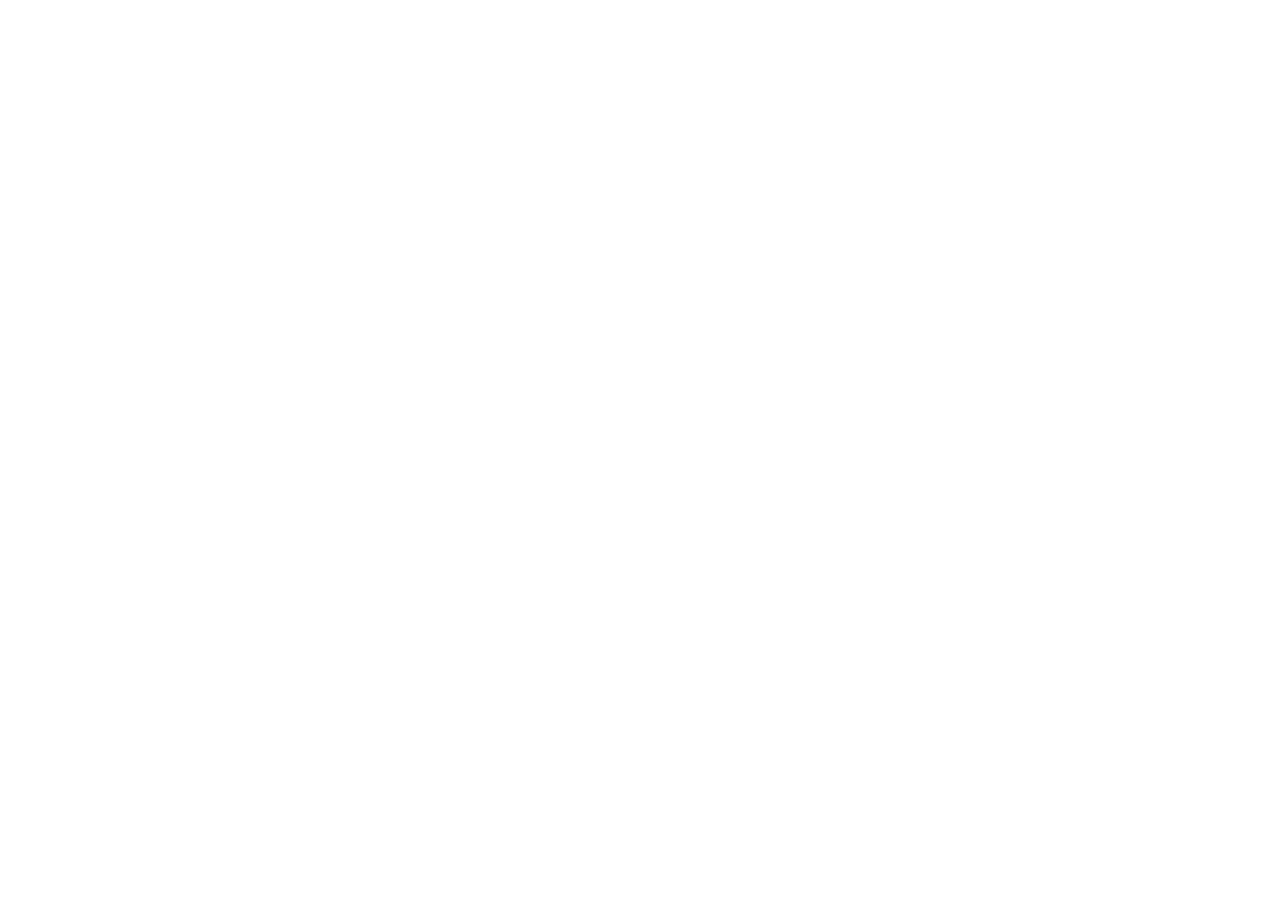
==== about.html @ e5b545a4 "Add about page" ====
<!DOCTYPE html>
<html lang="en">
<head>
    <meta charset="UTF-8">
    <meta http-equiv="X-UA-Compatible" content="IE=edge">
    <meta name="viewport" content="width=device-width, initial-scale=1.0">
    <title>About</title>
</head>
<body>
    
</body>
</html>
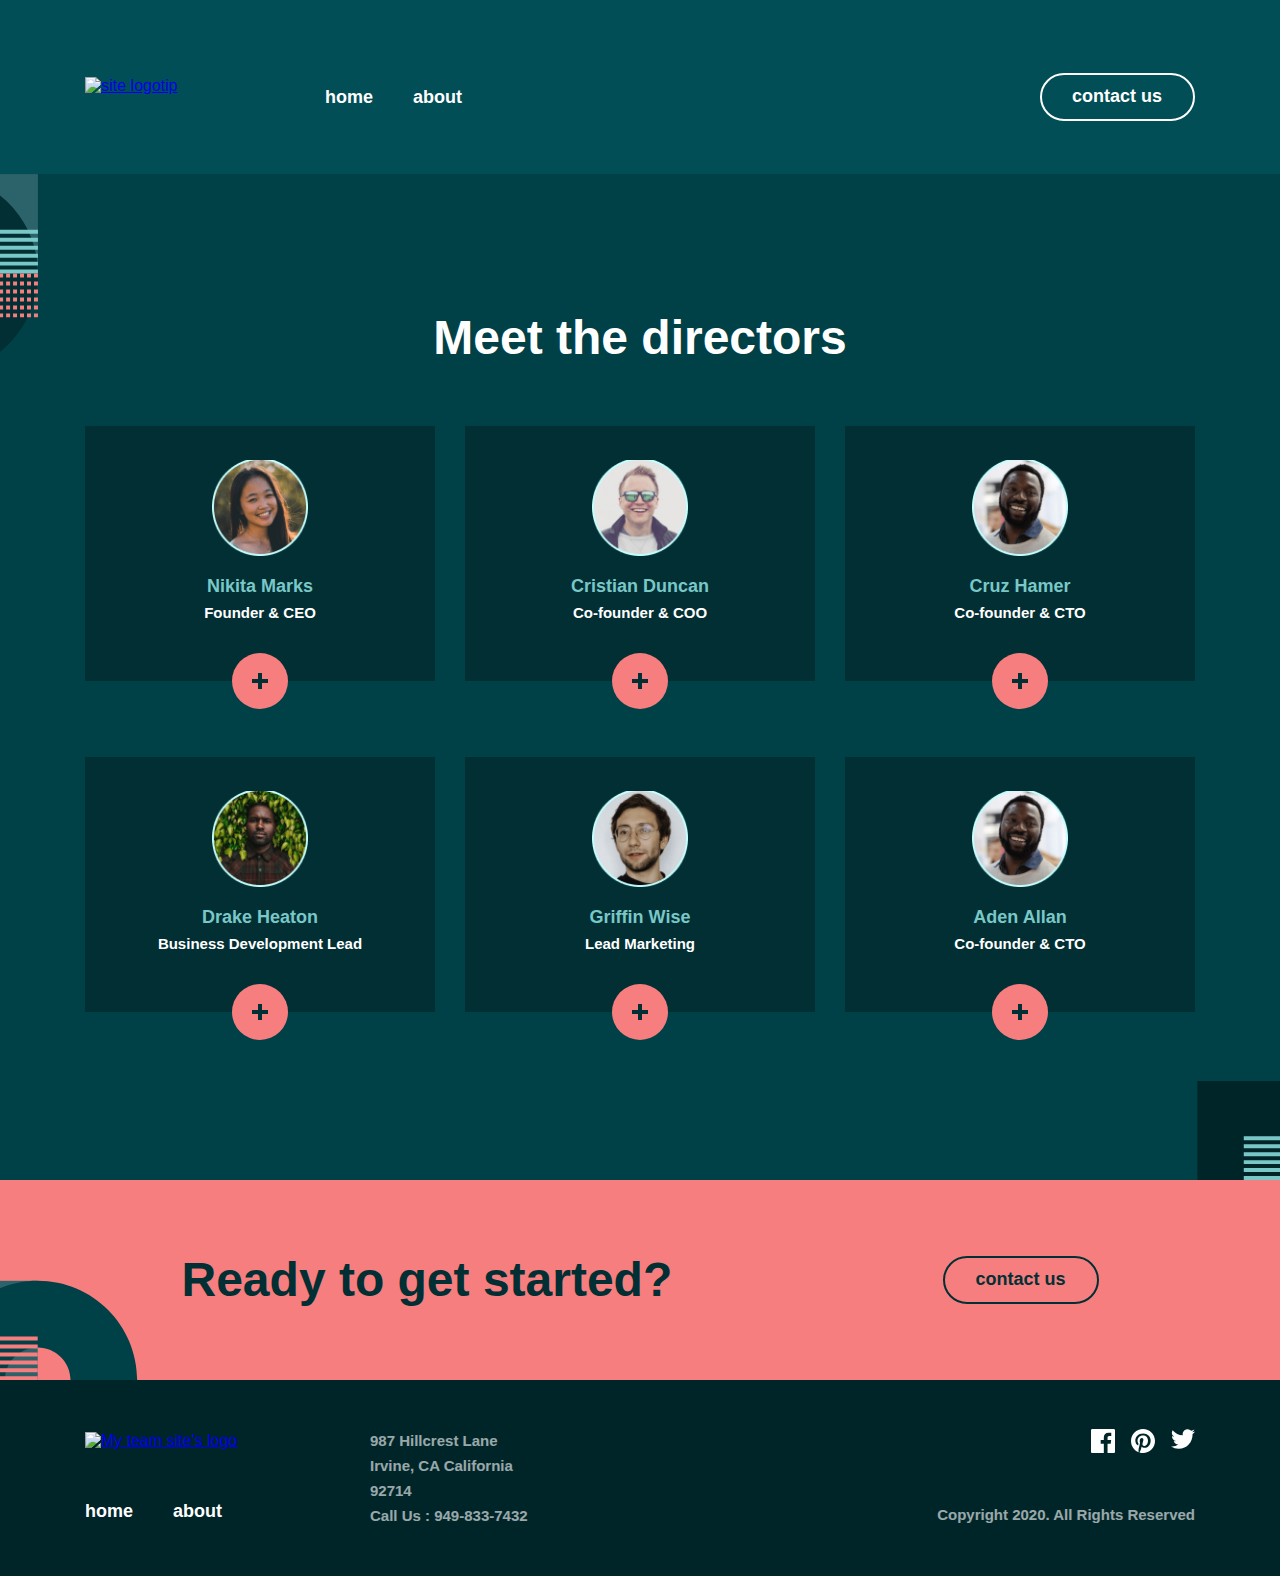
==== commit bac08dc0: "Add ready section styles" ====
--- a/about.html
+++ b/about.html
@@ -1,12 +1,455 @@
 <!DOCTYPE html>
 <html lang="en">
+
 <head>
     <meta charset="UTF-8">
     <meta http-equiv="X-UA-Compatible" content="IE=edge">
     <meta name="viewport" content="width=device-width, initial-scale=1.0">
     <title>About</title>
+
+    <link rel="stylesheet" href="css/normalize.css">
+    <link rel="stylesheet" href="css/main.css">
 </head>
+
 <body>
-    
+    <!-- SITE HEADER START -->
+    <header class="site-header">
+        <div class="container">
+            <div class="site-header__big-box">
+                <a class="site-header__img-href" href="/index.html">
+                    <img class="site-header__img" src="/images/logo.svg" alt=" site logotip" />
+                </a>
+
+                <nav class="site-header__navbar">
+                    <ul class="site-header__list">
+                        <li class="site-header__itms">
+                            <a class="site-header__text" href="/index.html">home</a>
+                        </li>
+                        <li class="site-header__itms">
+                            <a class="site-header__text" href="#">about</a>
+                        </li>
+                    </ul>
+                </nav>
+                <a class="contact" href="#">contact us</a>
+            </div>
+        </div>
+    </header>
+    <!-- SITE HEADER END -->
+
+    <main>
+        <section class="about">
+            <div class="container">
+                <h2 class="about__title">
+                    Meet the directors
+                </h2>
+
+                <ul class="about__list">
+                    <li class="about__item item">
+                        <div class="item__front">
+                            <img class="item__img" src="images/nikita.png" width="96" height="96"
+                                srcset="./images/nikita.png 1x, ./images/nikita@2x.png 2x"
+                                alt="a smiling dark-haired girl named Nikita">
+
+                            <h3 class="item__name">
+                                Nikita Marks
+                            </h3>
+
+                            <strong class="item__profession">
+                                Founder & CEO
+                            </strong>
+
+                        </div>
+
+                        <div class="item__back">
+                            <h3 class="item__name item__name--bottom">
+                                Nikita Marks
+                            </h3>
+
+                            <p class="item__text">
+                                “Empowered teams create truly amazing products. Set the north star and let them follow
+                                it.”
+                            </p>
+
+                            <span class="item__social">
+                                <a class="item__social-link" href="#" target="blank">
+                                    <svg class="item__social-img" width="24" height="20" fill="none"
+                                        xmlns="http://www.w3.org/2000/svg">
+                                        <path
+                                            d="M24 2.309a9.83 9.83 0 0 1-2.828.775A4.932 4.932 0 0 0 23.337.36a9.864 9.864 0 0 1-3.127 1.195A4.916 4.916 0 0 0 16.616 0c-3.179 0-5.515 2.966-4.797 6.045A13.978 13.978 0 0 1 1.671.901a4.93 4.93 0 0 0 1.523 6.574 4.903 4.903 0 0 1-2.229-.616c-.054 2.281 1.581 4.415 3.949 4.89a4.935 4.935 0 0 1-2.224.084 4.928 4.928 0 0 0 4.6 3.419A9.9 9.9 0 0 1 0 17.292a13.94 13.94 0 0 0 7.548 2.212c9.142 0 14.307-7.721 13.995-14.646A10.025 10.025 0 0 0 24 2.309Z"
+                                            fill="currentcolor" />
+                                    </svg>
+                                </a>
+
+                                <a class="item__social-link" href="#" target="blank">
+                                    <svg class="item__social-img" width="20" height="20" fill="none"
+                                        xmlns="http://www.w3.org/2000/svg">
+                                        <path fill-rule="evenodd" clip-rule="evenodd"
+                                            d="M2 0h16c1.1 0 2 .9 2 2v16c0 1.1-.9 2-2 2H2c-1.1 0-2-.9-2-2V2C0 .9.9 0 2 0Zm4 17V8H3v9h3ZM4.5 6.3c-1 0-1.8-.8-1.8-1.8s.8-1.8 1.8-1.8 1.8.8 1.8 1.8-.8 1.8-1.8 1.8ZM14 17h3v-5.7c0-1.9-1.6-3.5-3.5-3.5-.9 0-2 .6-2.5 1.4V8H8v9h3v-5.3c0-.8.7-1.5 1.5-1.5s1.5.7 1.5 1.5V17Z"
+                                            fill="currentcolor" />
+                                    </svg>
+                                </a>
+                            </span>
+                        </div>
+
+                        <span class="item__rotate-span">
+                            <img class="item__plus" src="images/plus.svg" width="16" height="16" alt="plus icon">
+                        </span>
+                    </li>
+
+                    <li class="about__item item">
+                        <div class="item__front">
+                            <img class="item__img" src="images/cristian.png" width="96" height="96"
+                                srcset="./images/cristian.png 1x, ./images/cristian@2x.png 2x"
+                                alt="a smiling dark-haired girl named Nikita">
+
+                            <h3 class="item__name">
+                                Cristian Duncan
+                            </h3>
+
+                            <strong class="item__profession">
+                                Co-founder & COO
+                            </strong>
+
+                        </div>
+
+                        <div class="item__back">
+                            <h3 class="item__name item__name--bottom">
+                                Cristian Duncan
+                            </h3>
+
+                            <p class="item__text">
+                                “Empowered teams create truly amazing products. Set the north star and let them follow
+                                it.”
+                            </p>
+
+                            <span class="item__social">
+                                <a class="item__social-link" href="#" target="blank">
+                                    <svg class="item__social-img" width="24" height="20" fill="none"
+                                        xmlns="http://www.w3.org/2000/svg">
+                                        <path
+                                            d="M24 2.309a9.83 9.83 0 0 1-2.828.775A4.932 4.932 0 0 0 23.337.36a9.864 9.864 0 0 1-3.127 1.195A4.916 4.916 0 0 0 16.616 0c-3.179 0-5.515 2.966-4.797 6.045A13.978 13.978 0 0 1 1.671.901a4.93 4.93 0 0 0 1.523 6.574 4.903 4.903 0 0 1-2.229-.616c-.054 2.281 1.581 4.415 3.949 4.89a4.935 4.935 0 0 1-2.224.084 4.928 4.928 0 0 0 4.6 3.419A9.9 9.9 0 0 1 0 17.292a13.94 13.94 0 0 0 7.548 2.212c9.142 0 14.307-7.721 13.995-14.646A10.025 10.025 0 0 0 24 2.309Z"
+                                            fill="currentcolor" />
+                                    </svg>
+                                </a>
+
+                                <a class="item__social-link" href="#" target="blank">
+                                    <svg class="item__social-img" width="20" height="20" fill="none"
+                                        xmlns="http://www.w3.org/2000/svg">
+                                        <path fill-rule="evenodd" clip-rule="evenodd"
+                                            d="M2 0h16c1.1 0 2 .9 2 2v16c0 1.1-.9 2-2 2H2c-1.1 0-2-.9-2-2V2C0 .9.9 0 2 0Zm4 17V8H3v9h3ZM4.5 6.3c-1 0-1.8-.8-1.8-1.8s.8-1.8 1.8-1.8 1.8.8 1.8 1.8-.8 1.8-1.8 1.8ZM14 17h3v-5.7c0-1.9-1.6-3.5-3.5-3.5-.9 0-2 .6-2.5 1.4V8H8v9h3v-5.3c0-.8.7-1.5 1.5-1.5s1.5.7 1.5 1.5V17Z"
+                                            fill="currentcolor" />
+                                    </svg>
+                                </a>
+                            </span>
+                        </div>
+
+                        <span class="item__rotate-span">
+                            <img class="item__plus" src="images/plus.svg" width="16" height="16" alt="plus icon">
+                        </span>
+                    </li>
+
+                    <li class="about__item item">
+                        <div class="item__front">
+                            <img class="item__img" src="images/cruz.png" width="96" height="96"
+                                srcset="./images/cruz.png 1x, ./images/cruz@2x.png 2x"
+                                alt="a smiling dark-haired girl named Nikita">
+
+                            <h3 class="item__name">
+                                Cruz Hamer
+                            </h3>
+
+                            <strong class="item__profession">
+                                Co-founder & CTO
+                            </strong>
+
+                        </div>
+
+                        <div class="item__back">
+                            <h3 class="item__name item__name--bottom">
+                                Cruz Hamer
+                            </h3>
+
+                            <p class="item__text">
+                                “Empowered teams create truly amazing products. Set the north star and let them follow
+                                it.”
+                            </p>
+
+                            <span class="item__social">
+                                <a class="item__social-link" href="#" target="blank">
+                                    <svg class="item__social-img" width="24" height="20" fill="none"
+                                        xmlns="http://www.w3.org/2000/svg">
+                                        <path
+                                            d="M24 2.309a9.83 9.83 0 0 1-2.828.775A4.932 4.932 0 0 0 23.337.36a9.864 9.864 0 0 1-3.127 1.195A4.916 4.916 0 0 0 16.616 0c-3.179 0-5.515 2.966-4.797 6.045A13.978 13.978 0 0 1 1.671.901a4.93 4.93 0 0 0 1.523 6.574 4.903 4.903 0 0 1-2.229-.616c-.054 2.281 1.581 4.415 3.949 4.89a4.935 4.935 0 0 1-2.224.084 4.928 4.928 0 0 0 4.6 3.419A9.9 9.9 0 0 1 0 17.292a13.94 13.94 0 0 0 7.548 2.212c9.142 0 14.307-7.721 13.995-14.646A10.025 10.025 0 0 0 24 2.309Z"
+                                            fill="currentcolor" />
+                                    </svg>
+                                </a>
+
+                                <a class="item__social-link" href="#" target="blank">
+                                    <svg class="item__social-img" width="20" height="20" fill="none"
+                                        xmlns="http://www.w3.org/2000/svg">
+                                        <path fill-rule="evenodd" clip-rule="evenodd"
+                                            d="M2 0h16c1.1 0 2 .9 2 2v16c0 1.1-.9 2-2 2H2c-1.1 0-2-.9-2-2V2C0 .9.9 0 2 0Zm4 17V8H3v9h3ZM4.5 6.3c-1 0-1.8-.8-1.8-1.8s.8-1.8 1.8-1.8 1.8.8 1.8 1.8-.8 1.8-1.8 1.8ZM14 17h3v-5.7c0-1.9-1.6-3.5-3.5-3.5-.9 0-2 .6-2.5 1.4V8H8v9h3v-5.3c0-.8.7-1.5 1.5-1.5s1.5.7 1.5 1.5V17Z"
+                                            fill="currentcolor" />
+                                    </svg>
+                                </a>
+                            </span>
+                        </div>
+
+                        <span class="item__rotate-span">
+                            <img class="item__plus" src="images/plus.svg" width="16" height="16" alt="plus icon">
+                        </span>
+                    </li>
+
+                    <li class="about__item item">
+                        <div class="item__front">
+                            <img class="item__img" src="images/drake.png" width="96" height="96"
+                                srcset="./images/drake.png 1x, ./images/drake@2x.png 2x"
+                                alt="a smiling dark-haired girl named Nikita">
+
+                            <h3 class="item__name">
+                                Drake Heaton
+                            </h3>
+
+                            <strong class="item__profession">
+                                Business Development Lead
+                            </strong>
+
+                        </div>
+
+                        <div class="item__back">
+                            <h3 class="item__name item__name--bottom">
+                                Drake Heaton
+                            </h3>
+
+                            <p class="item__text">
+                                “Empowered teams create truly amazing products. Set the north star and let them follow
+                                it.”
+                            </p>
+
+                            <span class="item__social">
+                                <a class="item__social-link" href="#" target="blank">
+                                    <svg class="item__social-img" width="24" height="20" fill="none"
+                                        xmlns="http://www.w3.org/2000/svg">
+                                        <path
+                                            d="M24 2.309a9.83 9.83 0 0 1-2.828.775A4.932 4.932 0 0 0 23.337.36a9.864 9.864 0 0 1-3.127 1.195A4.916 4.916 0 0 0 16.616 0c-3.179 0-5.515 2.966-4.797 6.045A13.978 13.978 0 0 1 1.671.901a4.93 4.93 0 0 0 1.523 6.574 4.903 4.903 0 0 1-2.229-.616c-.054 2.281 1.581 4.415 3.949 4.89a4.935 4.935 0 0 1-2.224.084 4.928 4.928 0 0 0 4.6 3.419A9.9 9.9 0 0 1 0 17.292a13.94 13.94 0 0 0 7.548 2.212c9.142 0 14.307-7.721 13.995-14.646A10.025 10.025 0 0 0 24 2.309Z"
+                                            fill="currentcolor" />
+                                    </svg>
+                                </a>
+
+                                <a class="item__social-link" href="#" target="blank">
+                                    <svg class="item__social-img" width="20" height="20" fill="none"
+                                        xmlns="http://www.w3.org/2000/svg">
+                                        <path fill-rule="evenodd" clip-rule="evenodd"
+                                            d="M2 0h16c1.1 0 2 .9 2 2v16c0 1.1-.9 2-2 2H2c-1.1 0-2-.9-2-2V2C0 .9.9 0 2 0Zm4 17V8H3v9h3ZM4.5 6.3c-1 0-1.8-.8-1.8-1.8s.8-1.8 1.8-1.8 1.8.8 1.8 1.8-.8 1.8-1.8 1.8ZM14 17h3v-5.7c0-1.9-1.6-3.5-3.5-3.5-.9 0-2 .6-2.5 1.4V8H8v9h3v-5.3c0-.8.7-1.5 1.5-1.5s1.5.7 1.5 1.5V17Z"
+                                            fill="currentcolor" />
+                                    </svg>
+                                </a>
+                            </span>
+                        </div>
+
+                        <span class="item__rotate-span">
+                            <img class="item__plus" src="images/plus.svg" width="16" height="16" alt="plus icon">
+                        </span>
+                    </li>
+
+                    <li class="about__item item">
+                        <div class="item__front">
+                            <img class="item__img" src="images/griffin.png" width="96" height="96"
+                                srcset="./images/griffin.png 1x, ./images/griffin@2x.png 2x"
+                                alt="a smiling dark-haired girl named Nikita">
+
+                            <h3 class="item__name">
+                                Griffin Wise
+                            </h3>
+
+                            <strong class="item__profession">
+                                Lead Marketing
+                            </strong>
+
+                        </div>
+
+                        <div class="item__back">
+                            <h3 class="item__name item__name--bottom">
+                                Griffin Wise
+                            </h3>
+
+                            <p class="item__text">
+                                “Empowered teams create truly amazing products. Set the north star and let them follow
+                                it.”
+                            </p>
+
+                            <span class="item__social">
+                                <a class="item__social-link" href="#" target="blank">
+                                    <svg class="item__social-img" width="24" height="20" fill="none"
+                                        xmlns="http://www.w3.org/2000/svg">
+                                        <path
+                                            d="M24 2.309a9.83 9.83 0 0 1-2.828.775A4.932 4.932 0 0 0 23.337.36a9.864 9.864 0 0 1-3.127 1.195A4.916 4.916 0 0 0 16.616 0c-3.179 0-5.515 2.966-4.797 6.045A13.978 13.978 0 0 1 1.671.901a4.93 4.93 0 0 0 1.523 6.574 4.903 4.903 0 0 1-2.229-.616c-.054 2.281 1.581 4.415 3.949 4.89a4.935 4.935 0 0 1-2.224.084 4.928 4.928 0 0 0 4.6 3.419A9.9 9.9 0 0 1 0 17.292a13.94 13.94 0 0 0 7.548 2.212c9.142 0 14.307-7.721 13.995-14.646A10.025 10.025 0 0 0 24 2.309Z"
+                                            fill="currentcolor" />
+                                    </svg>
+                                </a>
+
+                                <a class="item__social-link" href="#" target="blank">
+                                    <svg class="item__social-img" width="20" height="20" fill="none"
+                                        xmlns="http://www.w3.org/2000/svg">
+                                        <path fill-rule="evenodd" clip-rule="evenodd"
+                                            d="M2 0h16c1.1 0 2 .9 2 2v16c0 1.1-.9 2-2 2H2c-1.1 0-2-.9-2-2V2C0 .9.9 0 2 0Zm4 17V8H3v9h3ZM4.5 6.3c-1 0-1.8-.8-1.8-1.8s.8-1.8 1.8-1.8 1.8.8 1.8 1.8-.8 1.8-1.8 1.8ZM14 17h3v-5.7c0-1.9-1.6-3.5-3.5-3.5-.9 0-2 .6-2.5 1.4V8H8v9h3v-5.3c0-.8.7-1.5 1.5-1.5s1.5.7 1.5 1.5V17Z"
+                                            fill="currentcolor" />
+                                    </svg>
+                                </a>
+                            </span>
+                        </div>
+
+                        <span class="item__rotate-span">
+                            <img class="item__plus" src="images/plus.svg" width="16" height="16" alt="plus icon">
+                        </span>
+                    </li>
+
+                    <li class="about__item item">
+                        <div class="item__front">
+                            <img class="item__img" src="images/cruz.png" width="96" height="96"
+                                srcset="./images/cruz.png 1x, ./images/cruz@2x.png 2x"
+                                alt="a smiling dark-haired girl named Nikita">
+
+                            <h3 class="item__name">
+                                Aden Allan
+                            </h3>
+
+                            <strong class="item__profession">
+                                Co-founder & CTO
+                            </strong>
+
+                        </div>
+
+                        <div class="item__back">
+                            <h3 class="item__name item__name--bottom">
+                                Aden Allan
+                            </h3>
+
+                            <p class="item__text">
+                                “Empowered teams create truly amazing products. Set the north star and let them follow
+                                it.”
+                            </p>
+
+                            <span class="item__social">
+                                <a class="item__social-link" href="#" target="blank">
+                                    <svg class="item__social-img" width="24" height="20" fill="none"
+                                        xmlns="http://www.w3.org/2000/svg">
+                                        <path
+                                            d="M24 2.309a9.83 9.83 0 0 1-2.828.775A4.932 4.932 0 0 0 23.337.36a9.864 9.864 0 0 1-3.127 1.195A4.916 4.916 0 0 0 16.616 0c-3.179 0-5.515 2.966-4.797 6.045A13.978 13.978 0 0 1 1.671.901a4.93 4.93 0 0 0 1.523 6.574 4.903 4.903 0 0 1-2.229-.616c-.054 2.281 1.581 4.415 3.949 4.89a4.935 4.935 0 0 1-2.224.084 4.928 4.928 0 0 0 4.6 3.419A9.9 9.9 0 0 1 0 17.292a13.94 13.94 0 0 0 7.548 2.212c9.142 0 14.307-7.721 13.995-14.646A10.025 10.025 0 0 0 24 2.309Z"
+                                            fill="currentcolor" />
+                                    </svg>
+                                </a>
+
+                                <a class="item__social-link" href="#" target="blank">
+                                    <svg class="item__social-img" width="20" height="20" fill="none"
+                                        xmlns="http://www.w3.org/2000/svg">
+                                        <path fill-rule="evenodd" clip-rule="evenodd"
+                                            d="M2 0h16c1.1 0 2 .9 2 2v16c0 1.1-.9 2-2 2H2c-1.1 0-2-.9-2-2V2C0 .9.9 0 2 0Zm4 17V8H3v9h3ZM4.5 6.3c-1 0-1.8-.8-1.8-1.8s.8-1.8 1.8-1.8 1.8.8 1.8 1.8-.8 1.8-1.8 1.8ZM14 17h3v-5.7c0-1.9-1.6-3.5-3.5-3.5-.9 0-2 .6-2.5 1.4V8H8v9h3v-5.3c0-.8.7-1.5 1.5-1.5s1.5.7 1.5 1.5V17Z"
+                                            fill="currentcolor" />
+                                    </svg>
+                                </a>
+                            </span>
+                        </div>
+
+                        <span class="item__rotate-span">
+                            <img class="item__plus" src="images/plus.svg" width="16" height="16" alt="plus icon">
+                        </span>
+                    </li>
+                </ul>
+            </div>
+        </section>
+
+        <!-- READY section start -->
+        <section class="ready">
+            <div class="container">
+                <div class="ready__box">
+                    <h2 class="ready__title">
+                        Ready to get started?
+                    </h2>
+
+                    <a class="ready__link" href="#">
+                        contact us
+                    </a>
+                </div>
+            </div>
+        </section>
+        <!-- READY section end -->
+    </main>
+
+    <!-- SITE FOOTER START -->
+    <footer class="site-footer">
+        <div class="container">
+            <div class="site-footer__inner">
+                <div class="site-footer__start">
+                    <a class="footer-logo-link" href="./index.html">
+                        <img class="footer-logo" src="images/logo.svg" width="160" height="40"
+                            alt="My team site's logo" />
+                    </a>
+
+                    <nav class="site-nav">
+                        <ul class="site-nav__list">
+                            <li class="site-nav__item site-nav__item--home">
+                                <a class="site-nav__link" href="./index.html"> home </a>
+                            </li>
+
+                            <li class="site-nav__item">
+                                <a class="site-nav__link" href="#"> about </a>
+                            </li>
+                        </ul>
+                    </nav>
+                </div>
+
+                <div class="site-footer__middle">
+                    <address class="site-footer__address">
+                        <a class="site-footer__address-link"
+                            href="https://www.google.com/maps/search/987++Hillcrest+Lane+Irvine,+CA+California+92714/@33.6415308,-117.8111913,19.17z"
+                            target="blank">
+                            987 Hillcrest Lane Irvine, CA California 92714
+                        </a>
+                    </address>
+
+                    <a class="site-footer__tel" href="tel:+9498337432">
+                        Call Us : 949-833-7432
+                    </a>
+                </div>
+
+                <div class="site-footer__end">
+                    <span class="social">
+                        <a class="social__link" href="#" target="blank">
+                            <svg width="24" height="24" fill="none" xmlns="http://www.w3.org/2000/svg">
+                                <path
+                                    d="M22.675 0H1.325C.593 0 0 .593 0 1.325v21.351C0 23.407.593 24 1.325 24H12.82v-9.294H9.692v-3.622h3.128V8.413c0-3.1 1.893-4.788 4.659-4.788 1.325 0 2.463.099 2.795.143v3.24l-1.918.001c-1.504 0-1.795.715-1.795 1.763v2.313h3.587l-.467 3.622h-3.12V24h6.116c.73 0 1.323-.593 1.323-1.325V1.325C24 .593 23.407 0 22.675 0Z"
+                                    fill="currentcolor" />
+                            </svg>
+                        </a>
+
+                        <a class="social__link" href="#" target="blank">
+                            <svg class="social__img" width="24" height="24" fill="none"
+                                xmlns="http://www.w3.org/2000/svg">
+                                <path
+                                    d="M12 0C5.373 0 0 5.372 0 12c0 5.084 3.163 9.426 7.627 11.174-.105-.949-.2-2.405.042-3.441.218-.937 1.407-5.965 1.407-5.965s-.359-.719-.359-1.782c0-1.668.967-2.914 2.171-2.914 1.023 0 1.518.769 1.518 1.69 0 1.029-.655 2.568-.994 3.995-.283 1.194.599 2.169 1.777 2.169 2.133 0 3.772-2.249 3.772-5.495 0-2.873-2.064-4.882-5.012-4.882-3.414 0-5.418 2.561-5.418 5.207 0 1.031.397 2.138.893 2.738a.36.36 0 0 1 .083.345l-.333 1.36c-.053.22-.174.267-.402.161-1.499-.698-2.436-2.889-2.436-4.649 0-3.785 2.75-7.262 7.929-7.262 4.163 0 7.398 2.967 7.398 6.931 0 4.136-2.607 7.464-6.227 7.464-1.216 0-2.359-.631-2.75-1.378l-.748 2.853c-.271 1.043-1.002 2.35-1.492 3.146C9.57 23.812 10.763 24 12 24c6.627 0 12-5.373 12-12 0-6.628-5.373-12-12-12Z"
+                                    fill="currentcolor" />
+                            </svg>
+                        </a>
+
+                        <a class="social__link" href="#" target="blank">
+                            <svg class="social__img" width="24" height="20" fill="none"
+                                xmlns="http://www.w3.org/2000/svg">
+                                <path
+                                    d="M24 2.557a9.83 9.83 0 0 1-2.828.775A4.932 4.932 0 0 0 23.337.608a9.864 9.864 0 0 1-3.127 1.195A4.916 4.916 0 0 0 16.616.248c-3.179 0-5.515 2.966-4.797 6.045A13.978 13.978 0 0 1 1.671 1.149a4.93 4.93 0 0 0 1.523 6.574 4.903 4.903 0 0 1-2.229-.616c-.054 2.281 1.581 4.415 3.949 4.89a4.935 4.935 0 0 1-2.224.084 4.928 4.928 0 0 0 4.6 3.419A9.9 9.9 0 0 1 0 17.54a13.94 13.94 0 0 0 7.548 2.212c9.142 0 14.307-7.721 13.995-14.646A10.025 10.025 0 0 0 24 2.557Z"
+                                    fill="currentcolor" />
+                            </svg>
+                        </a>
+                    </span>
+
+                    <strong class="site-footer__strong">
+                        Copyright 2020. All Rights Reserved
+                    </strong>
+                </div>
+            </div>
+        </div>
+    </footer>
+    <!-- SITE FOOTER END -->
 </body>
+
 </html>--- a/css/main.css
+++ b/css/main.css
@@ -0,0 +1,757 @@
+:root {
+  --main-text-color: #fff;
+  --main-hero-bg-color: #014e56;
+  --main-link-hover-color: #f67e7e;
+  --main-font-weight: 600;
+  --main-three-bg-color: #004047;
+  --header-link-text-color: #002529;
+}
+
+@font-face {
+  font-family: "Livvic";
+  font-style: normal;
+  font-weight: 400;
+  src: url("../fonts/livvic-v13-latin-regular.woff2") format("woff2"),
+    url("../fonts/livvic-v13-latin-regular.woff") format("woff");
+}
+
+@font-face {
+  font-family: "Livvic";
+  font-style: italic;
+  font-weight: 400;
+  src: url("../fonts/livvic-v13-latin-italic.woff2") format("woff2"),
+    url("../fonts/livvic-v13-latin-italic.woff") format("woff");
+}
+
+@font-face {
+  font-family: "Livvic";
+  font-style: normal;
+  font-weight: 600;
+  src: url("/fonts/livvic-v13-latin-600.woff2") format("woff2"),
+    url("/fonts/livvic-v13-latin-600.woff") format("woff");
+}
+@font-face {
+  font-family: "Livvic";
+  font-style: normal;
+  font-weight: 700;
+  src: url("/fonts/livvic-v13-latin-700.woff2") format("woff2"),
+    url("/fonts/livvic-v13-latin-700.woff") format("woff");
+}
+
+/* GENERAL */
+
+html {
+  height: 100%;
+  box-sizing: border-box;
+}
+
+* {
+  box-sizing: border-box;
+}
+
+img {
+  display: block;
+  height: auto;
+}
+
+body {
+  display: flex;
+  flex-direction: column;
+  height: 100%;
+  margin: 0;
+  padding: 0;
+  font-family: "Livvic", "Arial", sans-serif;
+  font-weight: 400;
+  font-style: normal;
+  perspective: 1550px;
+}
+
+.visually-hidden {
+  position: absolute;
+  width: 1px;
+  height: 1px;
+  margin: -1px;
+  padding: 0;
+  border: 0;
+  white-space: nowrap;
+  clip-path: inset(100%);
+  clip: rect(0 0 0 0);
+  overflow: hidden;
+}
+
+/* CONTAINER */
+
+.container {
+  max-width: 1150px;
+  margin: 0 auto;
+  padding: 0 20px;
+}
+
+/* STICKY-FOOTER */
+
+.site-main {
+  flex-grow: 1;
+}
+
+.site-header {
+  padding-top: 73px;
+  padding-bottom: 53px;
+  background-color: var(--main-hero-bg-color);
+}
+
+.site-header__big-box {
+  display: flex;
+  align-items: center;
+}
+.site-header__img {
+  display: block;
+  width: 160px;
+  height: 40px;
+}
+
+.site-header__list {
+  margin: 0;
+  padding: 0;
+  list-style: none;
+  display: flex;
+  align-items: center;
+}
+.site-header__itms:nth-child(1) {
+  margin-right: 40px;
+  margin-left: 80px;
+}
+.site-header__text {
+  text-decoration: none;
+
+  font-weight: 600;
+  font-size: 18px;
+  line-height: 28px;
+  color: var(--main-text-color);
+}
+
+.site-header__text:hover {
+  color: var(--main-link-hover-color);
+}
+
+.contact {
+  margin-left: auto;
+  padding: 7px 31px 9px 30px;
+  text-decoration: none;
+
+  font-weight: 600;
+  font-size: 18px;
+  line-height: 28px;
+  border: 2px solid #ffffff;
+  border-radius: 24px;
+  color: var(--main-text-color);
+}
+
+.contact:hover {
+  background-color: var(--main-text-color);
+  color: var(--header-link-text-color);
+}
+
+.hero {
+  padding-top: 76px;
+  padding-bottom: 250px;
+  background-color: var(--main-hero-bg-color);
+  background-image: url("/images/chap-tomon.svg"),
+    url("/images/ong-pastki-qism.svg");
+  background-position: calc(50% - 720px) calc(50% - 87px),
+    calc(50% + 341px) calc(50% + 270px);
+  background-repeat: no-repeat;
+  background-size: 200px 200px, 358px 200px;
+}
+
+.hero__big-box {
+  display: inline-block;
+  width: 620px;
+  margin-right: 30px;
+}
+.hero__big-text {
+  margin: 0;
+
+  font-weight: 700;
+  font-size: 100px;
+  line-height: 100px;
+  color: var(--main-text-color);
+}
+.hero__color-text {
+  color: var(--main-link-hover-color);
+}
+.hero__mini-text-box {
+  display: inline-block;
+  width: 445px;
+}
+.hero__mini-text-box::before {
+  display: block;
+  margin-bottom: 79px;
+  content: "";
+  width: 50px;
+  height: 4px;
+  background: #79c8c7;
+}
+.hero__mini-text {
+  margin: 0;
+
+  font-weight: 600;
+  font-size: 18px;
+  line-height: 28px;
+  color: var(--main-text-color);
+}
+
+.three {
+  padding-top: 140px;
+  padding-bottom: 151px;
+  background-image: url("/images/turtburchak.svg"),
+    url("/images/three-ong-tomon.svg");
+  background-size: 147px 100px, 200px 200px;
+  background-repeat: no-repeat;
+  background-position: calc(50% - 602px) calc(50% - 363px),
+    calc(50% + 575px) calc(50% + 371px);
+  background-color: var(--main-three-bg-color);
+}
+
+.three__big-box {
+  width: 932px;
+  margin-right: auto;
+  margin-left: auto;
+}
+.three__big-tex {
+  margin: 0;
+  font-family: "Livvic";
+  font-style: normal;
+  font-weight: 700;
+  font-size: 48px;
+  line-height: 48px;
+  text-align: center;
+  color: var(--main-text-color);
+}
+.three__color {
+  color: #79c8c7;
+}
+.three__list {
+  display: flex;
+  align-items: center;
+  justify-content: center;
+  margin: 0;
+  padding: 0;
+  list-style: none;
+}
+.three__itms {
+  width: 350px;
+  margin-top: 52px;
+  margin-right: 30px;
+  padding-top: 40px;
+  background-image: url("/images/qushtirnoq.svg");
+  background-size: 67px 56px;
+  background-repeat: no-repeat;
+  background-position: calc(50%) calc(50% - 120px);
+}
+
+.three__itms::after {
+  display: block;
+  margin-top: 32px;
+  margin-right: auto;
+  margin-left: auto;
+  content: "";
+  width: 62px;
+  height: 62px;
+  background-image: url("/images/ackili-qiz.png");
+  background-repeat: no-repeat;
+  background-size: contain;
+}
+
+.three__itms:nth-child(2)::after {
+  background-image: url("/images/qora-sochli-qiz.png");
+}
+.three__itms:nth-child(3)::after {
+  background-image: url("/images/chol.png");
+}
+
+.three__itms-text {
+  margin: 0;
+  margin-bottom: 24px;
+  font-family: "Livvic";
+  font-style: normal;
+  font-weight: 600;
+  font-size: 15px;
+  line-height: 25px;
+  text-align: center;
+  color: #ffffff;
+}
+
+.three__itms-big-text {
+  margin: 0;
+  font-family: "Livvic";
+  font-style: normal;
+  font-weight: 700;
+  font-size: 18px;
+  line-height: 28px;
+  text-align: center;
+  color: #79c8c7;
+}
+.three__itms-mini-text-box {
+  width: 350px;
+  display: flex;
+  justify-content: center;
+}
+.three__itms-mini-text {
+  margin: 0;
+  font-family: "Livvic";
+  font-size: 13px;
+  line-height: 18px;
+  text-align: center;
+  color: #ffffff;
+  color: var(--main-text-color);
+}
+
+/* BUILD section start */
+
+.build {
+  padding-top: 198px;
+  padding-bottom: 140px;
+  background-color: #012f34;
+  background-image: url("../images/buil-bgi.svg");
+  background-size: 200px 224px;
+  background-repeat: no-repeat;
+  background-position: calc(50% + 702px) 460px;
+}
+
+.build__inner-box {
+  display: flex;
+  justify-content: space-between;
+}
+
+.build__title-box {
+  width: 445px;
+}
+
+.build__title {
+  position: relative;
+  margin-top: 0;
+  font-weight: 700;
+  font-size: 48px;
+  line-height: 48px;
+  color: var(--main-text-color);
+}
+
+.build__title::before {
+  position: absolute;
+  top: -54px;
+  display: block;
+  width: 50px;
+  height: 4px;
+  content: "";
+  background-color: var(--main-link-hover-color);
+}
+
+.buid__list {
+  margin: 0;
+  padding-left: 0;
+  list-style: none;
+}
+
+.build__item {
+  display: flex;
+}
+
+.build__item:not(:last-child) {
+  margin-bottom: 32px;
+}
+
+.build__item::before {
+  width: 72px;
+  height: 72px;
+  margin-right: 23px;
+  content: "";
+  background-image: url("../images/people.svg");
+  background-size: contain;
+  background-repeat: no-repeat;
+}
+
+.build__item:nth-child(2)::before {
+  background-image: url("../images/setting.svg");
+}
+
+.build__item:nth-child(3)::before {
+  background-image: url("../images/enhanced.svg");
+}
+
+.build__info-box {
+  width: 445px;
+}
+
+.build__heading {
+  margin-top: 0;
+  margin-bottom: 16px;
+  font-weight: 700;
+  font-size: 18px;
+  line-height: 28px;
+  color: var(--main-link-hover-color);
+}
+
+.build__text {
+  margin: 0;
+  font-weight: 600;
+  font-size: 15px;
+  line-height: 25px;
+  color: var(--main-text-color);
+  opacity: 0.8;
+}
+
+/* READY SECTION :start */
+
+.ready {
+  padding: 76px 0;
+  background-color: var(--main-link-hover-color);
+  background-image: url("../images/ready-bg.svg");
+  background-size: 200px 244px;
+  background-repeat: no-repeat;
+  background-position: calc(50% - 602px) 56px;
+}
+
+.ready__box {
+  width: 917px;
+  display: flex;
+  justify-content: space-between;
+  align-items: center;
+  margin: 0 auto;
+}
+
+.ready__title {
+  margin: 0;
+  font-weight: 700;
+  font-size: 48px;
+  line-height: 48px;
+  color: #012f34;
+}
+
+.ready__link {
+  display: block;
+  padding: 7px 31px 9px 30px;
+  font-weight: 600;
+  font-size: 18px;
+  line-height: 28px;
+  color: #012f34;
+  border: 2px solid #012f34;
+  border-radius: 24px;
+  text-decoration: none;
+  transition: all 0.3s ease;
+}
+
+.ready__link:hover {
+  color: #fff;
+  background-color: #012f34;
+  transition: all 0.3s ease;
+}
+
+/* SITE FOOTER start */
+
+.site-footer {
+  padding: 48px 0;
+  background-color: #002529;
+}
+
+.site-footer__inner {
+  display: flex;
+  align-items: center;
+}
+
+.site-nav__list {
+  display: flex;
+  align-items: center;
+  margin: 0;
+  margin-top: 25px;
+  padding-left: 0;
+  list-style: none;
+}
+
+.site-nav__item--home {
+  margin-right: 40px;
+}
+
+.site-nav__link {
+  font-weight: 600;
+  font-size: 18px;
+  line-height: 28px;
+  color: #ffffff;
+  text-decoration: none;
+  transition: all 0.3s ease;
+}
+
+.site-nav__link:hover {
+  color: var(--main-link-hover-color);
+  transition: all 0.3s ease;
+}
+
+.site-footer__middle {
+  width: 170px;
+  margin-right: auto;
+  margin-left: 125px;
+}
+
+.site-footer__address {
+  font-style: normal;
+}
+
+.site-footer__address-link {
+  display: inline-block;
+  font-weight: 600;
+  font-size: 15px;
+  line-height: 25px;
+  color: #ffffff;
+  opacity: 0.6;
+  text-decoration: none;
+}
+
+.site-footer__tel {
+  display: inline-block;
+  font-weight: 600;
+  font-size: 15px;
+  line-height: 25px;
+  color: #ffffff;
+  opacity: 0.6;
+  text-decoration: none;
+}
+
+.social {
+  display: flex;
+}
+
+.site-footer__end {
+  display: flex;
+  flex-direction: column;
+  align-items: flex-end;
+}
+
+.social__link {
+  color: #fff;
+  transition: all 0.3s ease;
+}
+
+.social__link:hover {
+  color: var(--main-link-hover-color);
+  transition: all 0.3s ease;
+}
+
+.social__link:not(:last-child) {
+  margin-right: 16px;
+}
+
+.site-footer__strong {
+  display: block;
+  margin-top: 45px;
+  font-weight: 600;
+  font-size: 15px;
+  line-height: 25px;
+  color: #ffffff;
+  opacity: 0.6;
+}
+
+/* ABOUT PAGE BEGIN  */
+
+.about{
+  padding-top: 140px;
+  padding-bottom: 168px;
+  background-image: url("../images/meet-bgi-top.svg"), url("../images/meet-bgi-bottom.svg");
+  background-size: 200px 200px, 147px 100px;
+  background-repeat: no-repeat;
+  background-position: calc(50% - 702px) top, calc(50% + 630px) bottom;
+  background-color: #004047;
+}
+
+.about__title{
+  margin-top: 0;
+  margin-bottom: 64px;
+  font-weight: 700;
+  font-size: 48px;
+  line-height: 48px;
+  text-align: center;
+  color: #FFFFFF;
+}
+
+.about__list{
+  display: flex;
+  flex-wrap: wrap;
+  justify-content: space-between;
+  margin: 0;
+  padding-left: 0;
+  list-style: none;
+}
+
+.about__item{
+  position: relative;
+  z-index: 1;
+  width: 350px;
+  /* transition: all 0.5s ease; */
+}
+
+.about__item:nth-child(1){
+  margin-bottom: 76px;
+}
+
+.about__item:nth-child(2){
+  margin-bottom: 76px;
+}
+
+.about__item:nth-child(3){
+  margin-bottom: 76px;
+}
+
+.about__item:hover .item__front{
+  display: none;
+}
+
+.about__item:hover .item__back{
+  display: block;
+}
+
+.about__item:hover .item__plus{
+  transform: rotate(45deg);
+  transition: all 0.3s ease;
+}
+
+.about__item:hover .item__rotate-span{
+  background-color: #79C8C7;
+  transition: all 0.3s ease;
+}
+
+.about__item:hover{
+  /* transform: rotateY(180deg); */
+  /* transition: all 0.7s ease; */
+}
+
+
+.item__front{
+  padding: 34px 24px 56px 24px;
+  background-color: #012F34;
+}
+
+.item__img{
+  width: 96px;
+  height: 96px;
+  margin: 0 auto;
+  margin-bottom: 16px;
+}
+
+.item__name{
+  margin: 0;
+  font-weight: 700;
+  font-size: 18px;
+  line-height: 28px;
+  text-align: center;
+  color: #79C8C7;
+}
+
+.item__profession{
+  display: block;
+  margin: 0;
+  font-size: 15px;
+  line-height: 25px;
+  text-align: center;
+  color: #FFFFFF;
+}
+
+.item__back{
+  display: none;
+  padding: 35px 48px 61.5px 48px;
+  background-color: #002529;
+}
+
+.item__name--bottom{
+  margin-bottom: 8px;
+}
+
+.item__text{
+  margin-top: 0;
+  margin-bottom: 24px;
+  font-weight: 600;
+  font-size: 15px;
+  line-height: 25px;
+  text-align: center;
+  color: #FFFFFF;
+}
+
+.item__social{
+  width: 60px;
+  display: flex;
+  justify-content: space-between;
+  margin: 0 auto;
+}
+
+.item__social-link{
+  color: #fff;
+  transition: all 0.3s ease;
+}
+
+.item__social-link:hover{
+  color: #F67E7E;
+  transition: all 0.3s ease;
+}
+
+.item__rotate-span{
+  position: absolute;
+  bottom: -28px;
+  left: 147px;
+  z-index: 3;
+  width: 56px;
+  height: 56px;
+  background-color: #F67E7E;
+  border-radius: 50%;
+  transition: all 0.3s ease;
+}
+
+.item__plus{
+  width: 16px;
+  height: 16px;
+  margin: 20px;
+  transition: 0.3s ease;
+}
+
+
+/* READY SECTION :start */
+
+.ready{
+  padding: 76px 0;
+  background-color: var(--main-link-hover-color);
+  background-image: url("../images/ready-bg.svg");
+  background-size: 200px 244px;
+  background-repeat: no-repeat;
+  background-position: calc(50% - 602px) 56px;
+}
+
+.ready__box{
+  width: 917px;
+  display: flex;
+  justify-content: space-between;
+  align-items: center;
+  margin: 0 auto;
+}
+
+.ready__title{
+  margin: 0;
+  font-weight: 700;
+  font-size: 48px;
+  line-height: 48px;
+  color: #012F34;
+}
+
+.ready__link{
+  display: block;
+  padding: 7px 31px 9px 30px;
+  font-weight: 600;
+  font-size: 18px;
+  line-height: 28px;
+  color: #012F34;
+  border: 2px solid #012F34;
+  border-radius: 24px;
+  text-decoration: none;
+  transition: all 0.3s ease;
+}
+
+.ready__link:hover{
+  color: #fff;
+  background-color: #012F34;
+  transition: all 0.3s ease;
+}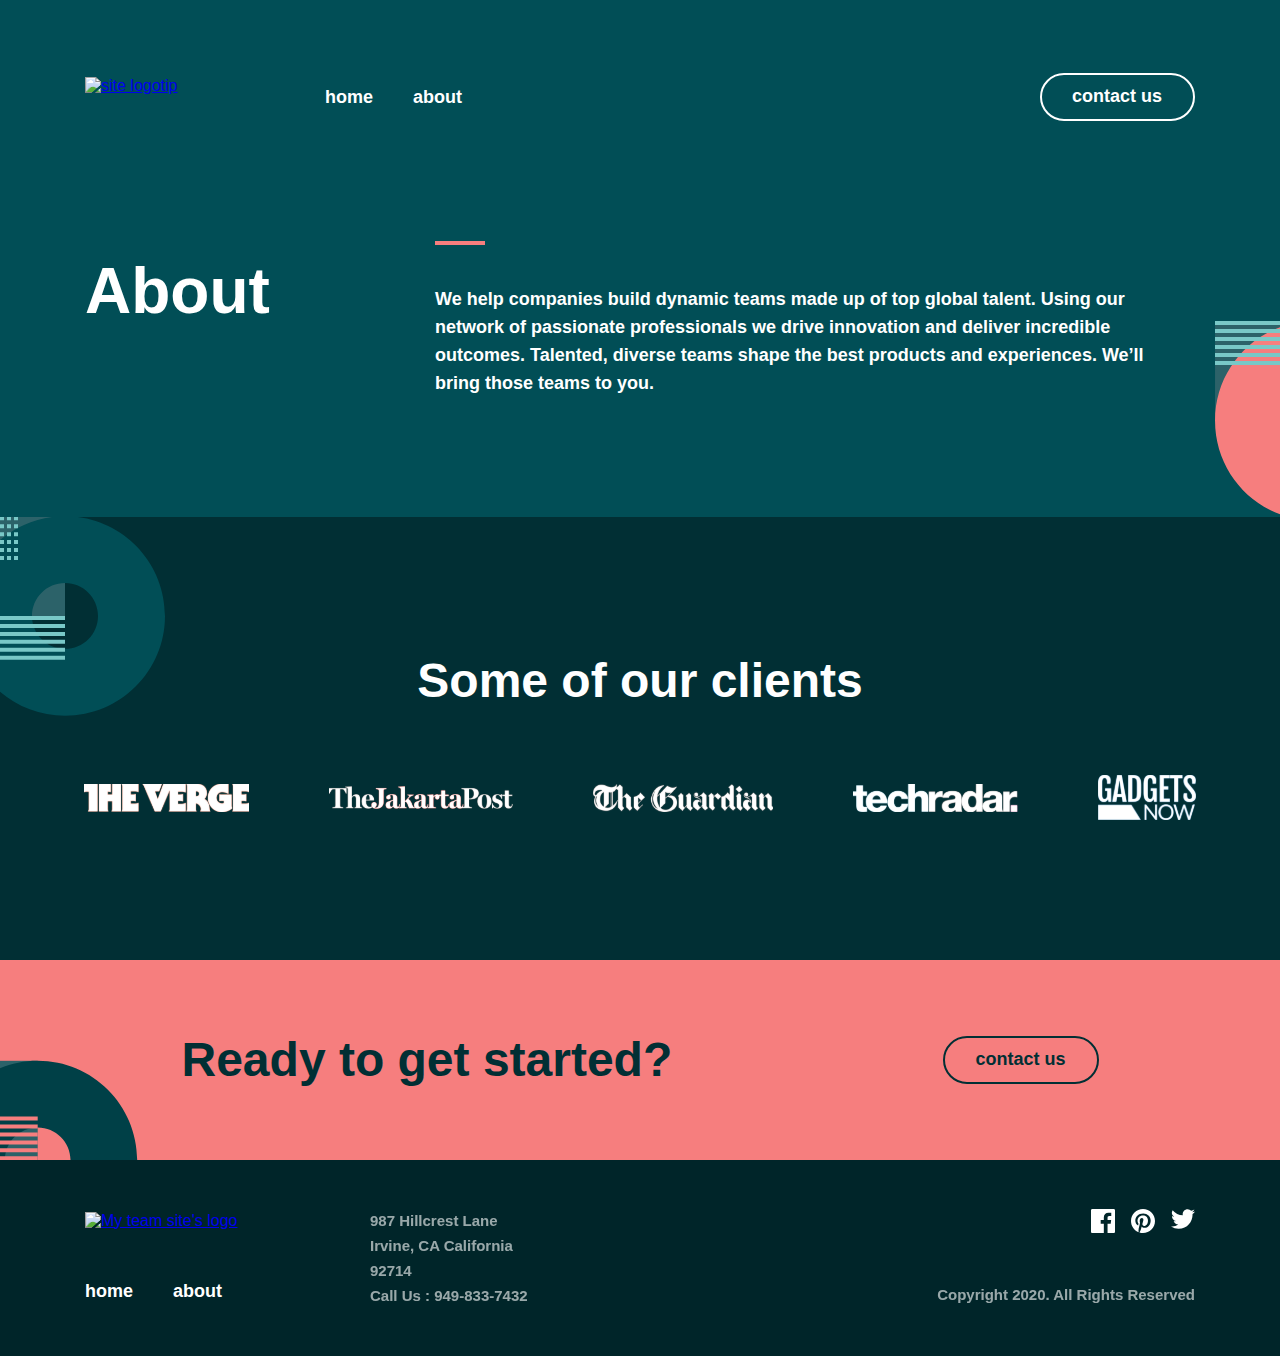
==== commit 40124a45: "Add line" ====
--- a/about.html
+++ b/about.html
@@ -1,455 +1,226 @@
 <!DOCTYPE html>
 <html lang="en">
-
-<head>
-    <meta charset="UTF-8">
-    <meta http-equiv="X-UA-Compatible" content="IE=edge">
-    <meta name="viewport" content="width=device-width, initial-scale=1.0">
+  <head>
+    <meta charset="UTF-8" />
+    <meta http-equiv="X-UA-Compatible" content="IE=edge" />
+    <meta name="viewport" content="width=device-width, initial-scale=1.0" />
+    <link rel="stylesheet" href="/css/main.css" />
     <title>About</title>
-
-    <link rel="stylesheet" href="css/normalize.css">
-    <link rel="stylesheet" href="css/main.css">
-</head>
-
-<body>
+  </head>
+  <body>
     <!-- SITE HEADER START -->
+
     <header class="site-header">
+      <div class="container">
+        <div class="site-header__big-box">
+          <a class="site-header__img-href" href="/index.html">
+            <img
+              class="site-header__img"
+              src="/images/logo.svg"
+              alt=" site logotip"
+            />
+          </a>
+
+          <nav class="site-header__navbar">
+            <ul class="site-header__list">
+              <li class="site-header__itms">
+                <a class="site-header__text" href="/index.html">home</a>
+              </li>
+              <li class="site-header__itms">
+                <a class="site-header__text" href="/about.html">about</a>
+              </li>
+            </ul>
+          </nav>
+          <a class="contact" href="#">contact us</a>
+        </div>
+      </div>
+    </header>
+
+    <main>
+      <!-- START INTERNO -->
+      <section class="intro">
         <div class="container">
-            <div class="site-header__big-box">
-                <a class="site-header__img-href" href="/index.html">
-                    <img class="site-header__img" src="/images/logo.svg" alt=" site logotip" />
-                </a>
-
-                <nav class="site-header__navbar">
-                    <ul class="site-header__list">
-                        <li class="site-header__itms">
-                            <a class="site-header__text" href="/index.html">home</a>
-                        </li>
-                        <li class="site-header__itms">
-                            <a class="site-header__text" href="#">about</a>
-                        </li>
-                    </ul>
-                </nav>
-                <a class="contact" href="#">contact us</a>
+          <div class="intro__box">
+            <div class="intro_big-box">
+              <h1 class="intro_big-text">About</h1>
             </div>
-        </div>
-    </header>
-    <!-- SITE HEADER END -->
-
-    <main>
-        <section class="about">
-            <div class="container">
-                <h2 class="about__title">
-                    Meet the directors
-                </h2>
-
-                <ul class="about__list">
-                    <li class="about__item item">
-                        <div class="item__front">
-                            <img class="item__img" src="images/nikita.png" width="96" height="96"
-                                srcset="./images/nikita.png 1x, ./images/nikita@2x.png 2x"
-                                alt="a smiling dark-haired girl named Nikita">
-
-                            <h3 class="item__name">
-                                Nikita Marks
-                            </h3>
-
-                            <strong class="item__profession">
-                                Founder & CEO
-                            </strong>
-
-                        </div>
-
-                        <div class="item__back">
-                            <h3 class="item__name item__name--bottom">
-                                Nikita Marks
-                            </h3>
-
-                            <p class="item__text">
-                                “Empowered teams create truly amazing products. Set the north star and let them follow
-                                it.”
-                            </p>
-
-                            <span class="item__social">
-                                <a class="item__social-link" href="#" target="blank">
-                                    <svg class="item__social-img" width="24" height="20" fill="none"
-                                        xmlns="http://www.w3.org/2000/svg">
-                                        <path
-                                            d="M24 2.309a9.83 9.83 0 0 1-2.828.775A4.932 4.932 0 0 0 23.337.36a9.864 9.864 0 0 1-3.127 1.195A4.916 4.916 0 0 0 16.616 0c-3.179 0-5.515 2.966-4.797 6.045A13.978 13.978 0 0 1 1.671.901a4.93 4.93 0 0 0 1.523 6.574 4.903 4.903 0 0 1-2.229-.616c-.054 2.281 1.581 4.415 3.949 4.89a4.935 4.935 0 0 1-2.224.084 4.928 4.928 0 0 0 4.6 3.419A9.9 9.9 0 0 1 0 17.292a13.94 13.94 0 0 0 7.548 2.212c9.142 0 14.307-7.721 13.995-14.646A10.025 10.025 0 0 0 24 2.309Z"
-                                            fill="currentcolor" />
-                                    </svg>
-                                </a>
-
-                                <a class="item__social-link" href="#" target="blank">
-                                    <svg class="item__social-img" width="20" height="20" fill="none"
-                                        xmlns="http://www.w3.org/2000/svg">
-                                        <path fill-rule="evenodd" clip-rule="evenodd"
-                                            d="M2 0h16c1.1 0 2 .9 2 2v16c0 1.1-.9 2-2 2H2c-1.1 0-2-.9-2-2V2C0 .9.9 0 2 0Zm4 17V8H3v9h3ZM4.5 6.3c-1 0-1.8-.8-1.8-1.8s.8-1.8 1.8-1.8 1.8.8 1.8 1.8-.8 1.8-1.8 1.8ZM14 17h3v-5.7c0-1.9-1.6-3.5-3.5-3.5-.9 0-2 .6-2.5 1.4V8H8v9h3v-5.3c0-.8.7-1.5 1.5-1.5s1.5.7 1.5 1.5V17Z"
-                                            fill="currentcolor" />
-                                    </svg>
-                                </a>
-                            </span>
-                        </div>
-
-                        <span class="item__rotate-span">
-                            <img class="item__plus" src="images/plus.svg" width="16" height="16" alt="plus icon">
-                        </span>
-                    </li>
-
-                    <li class="about__item item">
-                        <div class="item__front">
-                            <img class="item__img" src="images/cristian.png" width="96" height="96"
-                                srcset="./images/cristian.png 1x, ./images/cristian@2x.png 2x"
-                                alt="a smiling dark-haired girl named Nikita">
-
-                            <h3 class="item__name">
-                                Cristian Duncan
-                            </h3>
-
-                            <strong class="item__profession">
-                                Co-founder & COO
-                            </strong>
-
-                        </div>
-
-                        <div class="item__back">
-                            <h3 class="item__name item__name--bottom">
-                                Cristian Duncan
-                            </h3>
-
-                            <p class="item__text">
-                                “Empowered teams create truly amazing products. Set the north star and let them follow
-                                it.”
-                            </p>
-
-                            <span class="item__social">
-                                <a class="item__social-link" href="#" target="blank">
-                                    <svg class="item__social-img" width="24" height="20" fill="none"
-                                        xmlns="http://www.w3.org/2000/svg">
-                                        <path
-                                            d="M24 2.309a9.83 9.83 0 0 1-2.828.775A4.932 4.932 0 0 0 23.337.36a9.864 9.864 0 0 1-3.127 1.195A4.916 4.916 0 0 0 16.616 0c-3.179 0-5.515 2.966-4.797 6.045A13.978 13.978 0 0 1 1.671.901a4.93 4.93 0 0 0 1.523 6.574 4.903 4.903 0 0 1-2.229-.616c-.054 2.281 1.581 4.415 3.949 4.89a4.935 4.935 0 0 1-2.224.084 4.928 4.928 0 0 0 4.6 3.419A9.9 9.9 0 0 1 0 17.292a13.94 13.94 0 0 0 7.548 2.212c9.142 0 14.307-7.721 13.995-14.646A10.025 10.025 0 0 0 24 2.309Z"
-                                            fill="currentcolor" />
-                                    </svg>
-                                </a>
-
-                                <a class="item__social-link" href="#" target="blank">
-                                    <svg class="item__social-img" width="20" height="20" fill="none"
-                                        xmlns="http://www.w3.org/2000/svg">
-                                        <path fill-rule="evenodd" clip-rule="evenodd"
-                                            d="M2 0h16c1.1 0 2 .9 2 2v16c0 1.1-.9 2-2 2H2c-1.1 0-2-.9-2-2V2C0 .9.9 0 2 0Zm4 17V8H3v9h3ZM4.5 6.3c-1 0-1.8-.8-1.8-1.8s.8-1.8 1.8-1.8 1.8.8 1.8 1.8-.8 1.8-1.8 1.8ZM14 17h3v-5.7c0-1.9-1.6-3.5-3.5-3.5-.9 0-2 .6-2.5 1.4V8H8v9h3v-5.3c0-.8.7-1.5 1.5-1.5s1.5.7 1.5 1.5V17Z"
-                                            fill="currentcolor" />
-                                    </svg>
-                                </a>
-                            </span>
-                        </div>
-
-                        <span class="item__rotate-span">
-                            <img class="item__plus" src="images/plus.svg" width="16" height="16" alt="plus icon">
-                        </span>
-                    </li>
-
-                    <li class="about__item item">
-                        <div class="item__front">
-                            <img class="item__img" src="images/cruz.png" width="96" height="96"
-                                srcset="./images/cruz.png 1x, ./images/cruz@2x.png 2x"
-                                alt="a smiling dark-haired girl named Nikita">
-
-                            <h3 class="item__name">
-                                Cruz Hamer
-                            </h3>
-
-                            <strong class="item__profession">
-                                Co-founder & CTO
-                            </strong>
-
-                        </div>
-
-                        <div class="item__back">
-                            <h3 class="item__name item__name--bottom">
-                                Cruz Hamer
-                            </h3>
-
-                            <p class="item__text">
-                                “Empowered teams create truly amazing products. Set the north star and let them follow
-                                it.”
-                            </p>
-
-                            <span class="item__social">
-                                <a class="item__social-link" href="#" target="blank">
-                                    <svg class="item__social-img" width="24" height="20" fill="none"
-                                        xmlns="http://www.w3.org/2000/svg">
-                                        <path
-                                            d="M24 2.309a9.83 9.83 0 0 1-2.828.775A4.932 4.932 0 0 0 23.337.36a9.864 9.864 0 0 1-3.127 1.195A4.916 4.916 0 0 0 16.616 0c-3.179 0-5.515 2.966-4.797 6.045A13.978 13.978 0 0 1 1.671.901a4.93 4.93 0 0 0 1.523 6.574 4.903 4.903 0 0 1-2.229-.616c-.054 2.281 1.581 4.415 3.949 4.89a4.935 4.935 0 0 1-2.224.084 4.928 4.928 0 0 0 4.6 3.419A9.9 9.9 0 0 1 0 17.292a13.94 13.94 0 0 0 7.548 2.212c9.142 0 14.307-7.721 13.995-14.646A10.025 10.025 0 0 0 24 2.309Z"
-                                            fill="currentcolor" />
-                                    </svg>
-                                </a>
-
-                                <a class="item__social-link" href="#" target="blank">
-                                    <svg class="item__social-img" width="20" height="20" fill="none"
-                                        xmlns="http://www.w3.org/2000/svg">
-                                        <path fill-rule="evenodd" clip-rule="evenodd"
-                                            d="M2 0h16c1.1 0 2 .9 2 2v16c0 1.1-.9 2-2 2H2c-1.1 0-2-.9-2-2V2C0 .9.9 0 2 0Zm4 17V8H3v9h3ZM4.5 6.3c-1 0-1.8-.8-1.8-1.8s.8-1.8 1.8-1.8 1.8.8 1.8 1.8-.8 1.8-1.8 1.8ZM14 17h3v-5.7c0-1.9-1.6-3.5-3.5-3.5-.9 0-2 .6-2.5 1.4V8H8v9h3v-5.3c0-.8.7-1.5 1.5-1.5s1.5.7 1.5 1.5V17Z"
-                                            fill="currentcolor" />
-                                    </svg>
-                                </a>
-                            </span>
-                        </div>
-
-                        <span class="item__rotate-span">
-                            <img class="item__plus" src="images/plus.svg" width="16" height="16" alt="plus icon">
-                        </span>
-                    </li>
-
-                    <li class="about__item item">
-                        <div class="item__front">
-                            <img class="item__img" src="images/drake.png" width="96" height="96"
-                                srcset="./images/drake.png 1x, ./images/drake@2x.png 2x"
-                                alt="a smiling dark-haired girl named Nikita">
-
-                            <h3 class="item__name">
-                                Drake Heaton
-                            </h3>
-
-                            <strong class="item__profession">
-                                Business Development Lead
-                            </strong>
-
-                        </div>
-
-                        <div class="item__back">
-                            <h3 class="item__name item__name--bottom">
-                                Drake Heaton
-                            </h3>
-
-                            <p class="item__text">
-                                “Empowered teams create truly amazing products. Set the north star and let them follow
-                                it.”
-                            </p>
-
-                            <span class="item__social">
-                                <a class="item__social-link" href="#" target="blank">
-                                    <svg class="item__social-img" width="24" height="20" fill="none"
-                                        xmlns="http://www.w3.org/2000/svg">
-                                        <path
-                                            d="M24 2.309a9.83 9.83 0 0 1-2.828.775A4.932 4.932 0 0 0 23.337.36a9.864 9.864 0 0 1-3.127 1.195A4.916 4.916 0 0 0 16.616 0c-3.179 0-5.515 2.966-4.797 6.045A13.978 13.978 0 0 1 1.671.901a4.93 4.93 0 0 0 1.523 6.574 4.903 4.903 0 0 1-2.229-.616c-.054 2.281 1.581 4.415 3.949 4.89a4.935 4.935 0 0 1-2.224.084 4.928 4.928 0 0 0 4.6 3.419A9.9 9.9 0 0 1 0 17.292a13.94 13.94 0 0 0 7.548 2.212c9.142 0 14.307-7.721 13.995-14.646A10.025 10.025 0 0 0 24 2.309Z"
-                                            fill="currentcolor" />
-                                    </svg>
-                                </a>
-
-                                <a class="item__social-link" href="#" target="blank">
-                                    <svg class="item__social-img" width="20" height="20" fill="none"
-                                        xmlns="http://www.w3.org/2000/svg">
-                                        <path fill-rule="evenodd" clip-rule="evenodd"
-                                            d="M2 0h16c1.1 0 2 .9 2 2v16c0 1.1-.9 2-2 2H2c-1.1 0-2-.9-2-2V2C0 .9.9 0 2 0Zm4 17V8H3v9h3ZM4.5 6.3c-1 0-1.8-.8-1.8-1.8s.8-1.8 1.8-1.8 1.8.8 1.8 1.8-.8 1.8-1.8 1.8ZM14 17h3v-5.7c0-1.9-1.6-3.5-3.5-3.5-.9 0-2 .6-2.5 1.4V8H8v9h3v-5.3c0-.8.7-1.5 1.5-1.5s1.5.7 1.5 1.5V17Z"
-                                            fill="currentcolor" />
-                                    </svg>
-                                </a>
-                            </span>
-                        </div>
-
-                        <span class="item__rotate-span">
-                            <img class="item__plus" src="images/plus.svg" width="16" height="16" alt="plus icon">
-                        </span>
-                    </li>
-
-                    <li class="about__item item">
-                        <div class="item__front">
-                            <img class="item__img" src="images/griffin.png" width="96" height="96"
-                                srcset="./images/griffin.png 1x, ./images/griffin@2x.png 2x"
-                                alt="a smiling dark-haired girl named Nikita">
-
-                            <h3 class="item__name">
-                                Griffin Wise
-                            </h3>
-
-                            <strong class="item__profession">
-                                Lead Marketing
-                            </strong>
-
-                        </div>
-
-                        <div class="item__back">
-                            <h3 class="item__name item__name--bottom">
-                                Griffin Wise
-                            </h3>
-
-                            <p class="item__text">
-                                “Empowered teams create truly amazing products. Set the north star and let them follow
-                                it.”
-                            </p>
-
-                            <span class="item__social">
-                                <a class="item__social-link" href="#" target="blank">
-                                    <svg class="item__social-img" width="24" height="20" fill="none"
-                                        xmlns="http://www.w3.org/2000/svg">
-                                        <path
-                                            d="M24 2.309a9.83 9.83 0 0 1-2.828.775A4.932 4.932 0 0 0 23.337.36a9.864 9.864 0 0 1-3.127 1.195A4.916 4.916 0 0 0 16.616 0c-3.179 0-5.515 2.966-4.797 6.045A13.978 13.978 0 0 1 1.671.901a4.93 4.93 0 0 0 1.523 6.574 4.903 4.903 0 0 1-2.229-.616c-.054 2.281 1.581 4.415 3.949 4.89a4.935 4.935 0 0 1-2.224.084 4.928 4.928 0 0 0 4.6 3.419A9.9 9.9 0 0 1 0 17.292a13.94 13.94 0 0 0 7.548 2.212c9.142 0 14.307-7.721 13.995-14.646A10.025 10.025 0 0 0 24 2.309Z"
-                                            fill="currentcolor" />
-                                    </svg>
-                                </a>
-
-                                <a class="item__social-link" href="#" target="blank">
-                                    <svg class="item__social-img" width="20" height="20" fill="none"
-                                        xmlns="http://www.w3.org/2000/svg">
-                                        <path fill-rule="evenodd" clip-rule="evenodd"
-                                            d="M2 0h16c1.1 0 2 .9 2 2v16c0 1.1-.9 2-2 2H2c-1.1 0-2-.9-2-2V2C0 .9.9 0 2 0Zm4 17V8H3v9h3ZM4.5 6.3c-1 0-1.8-.8-1.8-1.8s.8-1.8 1.8-1.8 1.8.8 1.8 1.8-.8 1.8-1.8 1.8ZM14 17h3v-5.7c0-1.9-1.6-3.5-3.5-3.5-.9 0-2 .6-2.5 1.4V8H8v9h3v-5.3c0-.8.7-1.5 1.5-1.5s1.5.7 1.5 1.5V17Z"
-                                            fill="currentcolor" />
-                                    </svg>
-                                </a>
-                            </span>
-                        </div>
-
-                        <span class="item__rotate-span">
-                            <img class="item__plus" src="images/plus.svg" width="16" height="16" alt="plus icon">
-                        </span>
-                    </li>
-
-                    <li class="about__item item">
-                        <div class="item__front">
-                            <img class="item__img" src="images/cruz.png" width="96" height="96"
-                                srcset="./images/cruz.png 1x, ./images/cruz@2x.png 2x"
-                                alt="a smiling dark-haired girl named Nikita">
-
-                            <h3 class="item__name">
-                                Aden Allan
-                            </h3>
-
-                            <strong class="item__profession">
-                                Co-founder & CTO
-                            </strong>
-
-                        </div>
-
-                        <div class="item__back">
-                            <h3 class="item__name item__name--bottom">
-                                Aden Allan
-                            </h3>
-
-                            <p class="item__text">
-                                “Empowered teams create truly amazing products. Set the north star and let them follow
-                                it.”
-                            </p>
-
-                            <span class="item__social">
-                                <a class="item__social-link" href="#" target="blank">
-                                    <svg class="item__social-img" width="24" height="20" fill="none"
-                                        xmlns="http://www.w3.org/2000/svg">
-                                        <path
-                                            d="M24 2.309a9.83 9.83 0 0 1-2.828.775A4.932 4.932 0 0 0 23.337.36a9.864 9.864 0 0 1-3.127 1.195A4.916 4.916 0 0 0 16.616 0c-3.179 0-5.515 2.966-4.797 6.045A13.978 13.978 0 0 1 1.671.901a4.93 4.93 0 0 0 1.523 6.574 4.903 4.903 0 0 1-2.229-.616c-.054 2.281 1.581 4.415 3.949 4.89a4.935 4.935 0 0 1-2.224.084 4.928 4.928 0 0 0 4.6 3.419A9.9 9.9 0 0 1 0 17.292a13.94 13.94 0 0 0 7.548 2.212c9.142 0 14.307-7.721 13.995-14.646A10.025 10.025 0 0 0 24 2.309Z"
-                                            fill="currentcolor" />
-                                    </svg>
-                                </a>
-
-                                <a class="item__social-link" href="#" target="blank">
-                                    <svg class="item__social-img" width="20" height="20" fill="none"
-                                        xmlns="http://www.w3.org/2000/svg">
-                                        <path fill-rule="evenodd" clip-rule="evenodd"
-                                            d="M2 0h16c1.1 0 2 .9 2 2v16c0 1.1-.9 2-2 2H2c-1.1 0-2-.9-2-2V2C0 .9.9 0 2 0Zm4 17V8H3v9h3ZM4.5 6.3c-1 0-1.8-.8-1.8-1.8s.8-1.8 1.8-1.8 1.8.8 1.8 1.8-.8 1.8-1.8 1.8ZM14 17h3v-5.7c0-1.9-1.6-3.5-3.5-3.5-.9 0-2 .6-2.5 1.4V8H8v9h3v-5.3c0-.8.7-1.5 1.5-1.5s1.5.7 1.5 1.5V17Z"
-                                            fill="currentcolor" />
-                                    </svg>
-                                </a>
-                            </span>
-                        </div>
-
-                        <span class="item__rotate-span">
-                            <img class="item__plus" src="images/plus.svg" width="16" height="16" alt="plus icon">
-                        </span>
-                    </li>
-                </ul>
+            <div class="intro-mini-box">
+              <p class="intro-mini-text">
+                We help companies build dynamic teams made up of top global
+                talent. Using our network of passionate professionals we drive
+                innovation and deliver incredible outcomes. Talented, diverse
+                teams shape the best products and experiences. We’ll bring those
+                teams to you.
+              </p>
             </div>
-        </section>
-
-        <!-- READY section start -->
-        <section class="ready">
-            <div class="container">
-                <div class="ready__box">
-                    <h2 class="ready__title">
-                        Ready to get started?
-                    </h2>
-
-                    <a class="ready__link" href="#">
-                        contact us
-                    </a>
-                </div>
-            </div>
-        </section>
-        <!-- READY section end -->
+          </div>
+        </div>
+      </section>
+
+      <!-- START CLIENTS -->
+      <section class="clients">
+        <div class="container">
+          <h3 class="clients__big-text">Some of our clients</h3>
+
+          <ul class="clients__list">
+            <li class="clients__itms">
+              <img
+                class="clients__img"
+                src="/images/verg-logo.svg"
+                alt=" vergina logo"
+              />
+            </li>
+
+            <li class="clients__itms">
+              <img
+                class="clients__img"
+                src="/images/jakarta-logo.svg"
+                alt=" jakarta logo"
+              />
+            </li>
+
+            <li class="clients__itms">
+              <img
+                class="clients__img"
+                src="/images/guardian-logo.svg"
+                alt=" guardian logo"
+              />
+            </li>
+
+            <li class="clients__itms">
+              <img
+                class="clients__img"
+                src="/images/techradar-logo.svg"
+                alt=" techradar logo"
+              />
+            </li>
+
+            <li class="clients__itms">
+              <img
+                class="clients__img"
+                src="/images/gadgets-logo.svg"
+                alt=" gadgets logo"
+              />
+            </li>
+          </ul>
+        </div>
+      </section>
+
+      
+      <!-- READY section start -->
+      <section class="ready">
+        <div class="container">
+          <div class="ready__box">
+            <h2 class="ready__title">Ready to get started?</h2>
+
+            <a class="ready__link" href="#"> contact us </a>
+          </div>
+        </div>
+      </section>
+      <!-- READY section end -->
     </main>
+    <!-- SITE MAIN END -->
 
     <!-- SITE FOOTER START -->
     <footer class="site-footer">
-        <div class="container">
-            <div class="site-footer__inner">
-                <div class="site-footer__start">
-                    <a class="footer-logo-link" href="./index.html">
-                        <img class="footer-logo" src="images/logo.svg" width="160" height="40"
-                            alt="My team site's logo" />
-                    </a>
-
-                    <nav class="site-nav">
-                        <ul class="site-nav__list">
-                            <li class="site-nav__item site-nav__item--home">
-                                <a class="site-nav__link" href="./index.html"> home </a>
-                            </li>
-
-                            <li class="site-nav__item">
-                                <a class="site-nav__link" href="#"> about </a>
-                            </li>
-                        </ul>
-                    </nav>
-                </div>
-
-                <div class="site-footer__middle">
-                    <address class="site-footer__address">
-                        <a class="site-footer__address-link"
-                            href="https://www.google.com/maps/search/987++Hillcrest+Lane+Irvine,+CA+California+92714/@33.6415308,-117.8111913,19.17z"
-                            target="blank">
-                            987 Hillcrest Lane Irvine, CA California 92714
-                        </a>
-                    </address>
-
-                    <a class="site-footer__tel" href="tel:+9498337432">
-                        Call Us : 949-833-7432
-                    </a>
-                </div>
-
-                <div class="site-footer__end">
-                    <span class="social">
-                        <a class="social__link" href="#" target="blank">
-                            <svg width="24" height="24" fill="none" xmlns="http://www.w3.org/2000/svg">
-                                <path
-                                    d="M22.675 0H1.325C.593 0 0 .593 0 1.325v21.351C0 23.407.593 24 1.325 24H12.82v-9.294H9.692v-3.622h3.128V8.413c0-3.1 1.893-4.788 4.659-4.788 1.325 0 2.463.099 2.795.143v3.24l-1.918.001c-1.504 0-1.795.715-1.795 1.763v2.313h3.587l-.467 3.622h-3.12V24h6.116c.73 0 1.323-.593 1.323-1.325V1.325C24 .593 23.407 0 22.675 0Z"
-                                    fill="currentcolor" />
-                            </svg>
-                        </a>
-
-                        <a class="social__link" href="#" target="blank">
-                            <svg class="social__img" width="24" height="24" fill="none"
-                                xmlns="http://www.w3.org/2000/svg">
-                                <path
-                                    d="M12 0C5.373 0 0 5.372 0 12c0 5.084 3.163 9.426 7.627 11.174-.105-.949-.2-2.405.042-3.441.218-.937 1.407-5.965 1.407-5.965s-.359-.719-.359-1.782c0-1.668.967-2.914 2.171-2.914 1.023 0 1.518.769 1.518 1.69 0 1.029-.655 2.568-.994 3.995-.283 1.194.599 2.169 1.777 2.169 2.133 0 3.772-2.249 3.772-5.495 0-2.873-2.064-4.882-5.012-4.882-3.414 0-5.418 2.561-5.418 5.207 0 1.031.397 2.138.893 2.738a.36.36 0 0 1 .083.345l-.333 1.36c-.053.22-.174.267-.402.161-1.499-.698-2.436-2.889-2.436-4.649 0-3.785 2.75-7.262 7.929-7.262 4.163 0 7.398 2.967 7.398 6.931 0 4.136-2.607 7.464-6.227 7.464-1.216 0-2.359-.631-2.75-1.378l-.748 2.853c-.271 1.043-1.002 2.35-1.492 3.146C9.57 23.812 10.763 24 12 24c6.627 0 12-5.373 12-12 0-6.628-5.373-12-12-12Z"
-                                    fill="currentcolor" />
-                            </svg>
-                        </a>
-
-                        <a class="social__link" href="#" target="blank">
-                            <svg class="social__img" width="24" height="20" fill="none"
-                                xmlns="http://www.w3.org/2000/svg">
-                                <path
-                                    d="M24 2.557a9.83 9.83 0 0 1-2.828.775A4.932 4.932 0 0 0 23.337.608a9.864 9.864 0 0 1-3.127 1.195A4.916 4.916 0 0 0 16.616.248c-3.179 0-5.515 2.966-4.797 6.045A13.978 13.978 0 0 1 1.671 1.149a4.93 4.93 0 0 0 1.523 6.574 4.903 4.903 0 0 1-2.229-.616c-.054 2.281 1.581 4.415 3.949 4.89a4.935 4.935 0 0 1-2.224.084 4.928 4.928 0 0 0 4.6 3.419A9.9 9.9 0 0 1 0 17.54a13.94 13.94 0 0 0 7.548 2.212c9.142 0 14.307-7.721 13.995-14.646A10.025 10.025 0 0 0 24 2.557Z"
-                                    fill="currentcolor" />
-                            </svg>
-                        </a>
-                    </span>
-
-                    <strong class="site-footer__strong">
-                        Copyright 2020. All Rights Reserved
-                    </strong>
-                </div>
-            </div>
-        </div>
+      <div class="container">
+        <div class="site-footer__inner">
+          <div class="site-footer__start">
+            <a class="footer-logo-link" href="./index.html">
+              <img
+                class="footer-logo"
+                src="images/logo.svg"
+                width="160"
+                height="40"
+                alt="My team site's logo"
+              />
+            </a>
+
+            <nav class="site-nav">
+              <ul class="site-nav__list">
+                <li class="site-nav__item site-nav__item--home">
+                  <a class="site-nav__link" href="./index.html"> home </a>
+                </li>
+
+                <li class="site-nav__item">
+                  <a class="site-nav__link" href="#"> about </a>
+                </li>
+              </ul>
+            </nav>
+          </div>
+
+          <div class="site-footer__middle">
+            <address class="site-footer__address">
+              <a
+                class="site-footer__address-link"
+                href="https://www.google.com/maps/search/987++Hillcrest+Lane+Irvine,+CA+California+92714/@33.6415308,-117.8111913,19.17z"
+                target="blank"
+              >
+                987 Hillcrest Lane Irvine, CA California 92714
+              </a>
+            </address>
+
+            <a class="site-footer__tel" href="tel:+9498337432">
+              Call Us : 949-833-7432
+            </a>
+          </div>
+
+          
+          <div class="site-footer__end">
+            <span class="social">
+              <a class="social__link" href="#" target="blank">
+                <svg
+                  width="24"
+                  height="24"
+                  fill="none"
+                  xmlns="http://www.w3.org/2000/svg"
+                >
+                  <path
+                    d="M22.675 0H1.325C.593 0 0 .593 0 1.325v21.351C0 23.407.593 24 1.325 24H12.82v-9.294H9.692v-3.622h3.128V8.413c0-3.1 1.893-4.788 4.659-4.788 1.325 0 2.463.099 2.795.143v3.24l-1.918.001c-1.504 0-1.795.715-1.795 1.763v2.313h3.587l-.467 3.622h-3.12V24h6.116c.73 0 1.323-.593 1.323-1.325V1.325C24 .593 23.407 0 22.675 0Z"
+                    fill="currentcolor"
+                  />
+                </svg>
+              </a>
+
+              <a class="social__link" href="#" target="blank">
+                <svg
+                  class="social__img"
+                  width="24"
+                  height="24"
+                  fill="none"
+                  xmlns="http://www.w3.org/2000/svg"
+                >
+                  <path
+                    d="M12 0C5.373 0 0 5.372 0 12c0 5.084 3.163 9.426 7.627 11.174-.105-.949-.2-2.405.042-3.441.218-.937 1.407-5.965 1.407-5.965s-.359-.719-.359-1.782c0-1.668.967-2.914 2.171-2.914 1.023 0 1.518.769 1.518 1.69 0 1.029-.655 2.568-.994 3.995-.283 1.194.599 2.169 1.777 2.169 2.133 0 3.772-2.249 3.772-5.495 0-2.873-2.064-4.882-5.012-4.882-3.414 0-5.418 2.561-5.418 5.207 0 1.031.397 2.138.893 2.738a.36.36 0 0 1 .083.345l-.333 1.36c-.053.22-.174.267-.402.161-1.499-.698-2.436-2.889-2.436-4.649 0-3.785 2.75-7.262 7.929-7.262 4.163 0 7.398 2.967 7.398 6.931 0 4.136-2.607 7.464-6.227 7.464-1.216 0-2.359-.631-2.75-1.378l-.748 2.853c-.271 1.043-1.002 2.35-1.492 3.146C9.57 23.812 10.763 24 12 24c6.627 0 12-5.373 12-12 0-6.628-5.373-12-12-12Z"
+                    fill="currentcolor"
+                  />
+                </svg>
+              </a>
+
+              <a class="social__link" href="#" target="blank">
+                <svg
+                  class="social__img"
+                  width="24"
+                  height="20"
+                  fill="none"
+                  xmlns="http://www.w3.org/2000/svg"
+                >
+                  <path
+                    d="M24 2.557a9.83 9.83 0 0 1-2.828.775A4.932 4.932 0 0 0 23.337.608a9.864 9.864 0 0 1-3.127 1.195A4.916 4.916 0 0 0 16.616.248c-3.179 0-5.515 2.966-4.797 6.045A13.978 13.978 0 0 1 1.671 1.149a4.93 4.93 0 0 0 1.523 6.574 4.903 4.903 0 0 1-2.229-.616c-.054 2.281 1.581 4.415 3.949 4.89a4.935 4.935 0 0 1-2.224.084 4.928 4.928 0 0 0 4.6 3.419A9.9 9.9 0 0 1 0 17.54a13.94 13.94 0 0 0 7.548 2.212c9.142 0 14.307-7.721 13.995-14.646A10.025 10.025 0 0 0 24 2.557Z"
+                    fill="currentcolor"
+                  />
+                </svg>
+              </a>
+            </span>
+
+            <strong class="site-footer__strong">
+              Copyright 2020. All Rights Reserved
+            </strong>
+          </div>
+        </div>
+      </div>
     </footer>
     <!-- SITE FOOTER END -->
-</body>
-
-</html>+    </main>
+  </body>
+</html>
--- a/css/main.css
+++ b/css/main.css
@@ -63,7 +63,6 @@
   font-family: "Livvic", "Arial", sans-serif;
   font-weight: 400;
   font-style: normal;
-  perspective: 1550px;
 }
 
 .visually-hidden {
@@ -137,7 +136,7 @@
   margin-left: auto;
   padding: 7px 31px 9px 30px;
   text-decoration: none;
-
+  transition: all 0.3s ease;
   font-weight: 600;
   font-size: 18px;
   line-height: 28px;
@@ -549,209 +548,280 @@
   opacity: 0.6;
 }
 
-/* ABOUT PAGE BEGIN  */
-
-.about{
-  padding-top: 140px;
-  padding-bottom: 168px;
-  background-image: url("../images/meet-bgi-top.svg"), url("../images/meet-bgi-bottom.svg");
-  background-size: 200px 200px, 147px 100px;
-  background-repeat: no-repeat;
-  background-position: calc(50% - 702px) top, calc(50% + 630px) bottom;
-  background-color: #004047;
-}
-
-.about__title{
-  margin-top: 0;
-  margin-bottom: 64px;
+/* START ABOUT PAGE */
+
+.site-contact {
+  padding-top: 77px;
+  padding-bottom: 114px;
+  background-color: var(--main-hero-bg-color);
+}
+.site-contact__boss {
+  display: flex;
+  align-items: flex-start;
+  justify-content: center;
+}
+.site-contact__big-box {
+  width: 540px;
+  margin-right: 32px;
+}
+.site-cantact__big-text {
+  margin: 0;
+  font-weight: 700;
+  font-size: 64px;
+  line-height: 100px;
+  color: var(--main-text-color);
+  margin-bottom: 16px;
+}
+.site-contact__mini-text {
+  margin: 0;
+  margin-bottom: 54px;
+  font-style: normal;
+  font-weight: 700;
+  font-size: 32px;
+  line-height: 48px;
+  color: var(--main-link-hover-color);
+}
+.site-contact__list {
+  margin: 0;
+  padding: 0;
+  list-style: none;
+}
+.site-contact__itms {
+  display: flex;
+  align-items: center;
+  font-weight: 700;
+  font-size: 18px;
+  line-height: 28px;
+  color: var(--main-text-color);
+}
+.site-contact__itms:nth-child(2) {
+  margin: 54px 0;
+}
+.site-contact__itms::before {
+  content: "";
+  display: block;
+  margin-right: 23px;
+  width: 72px;
+  height: 72px;
+  background-image: url("/images/people.svg");
+  background-size: contain;
+  background-repeat: no-repeat;
+}
+
+.site-contact__itms:nth-child(2)::before {
+  background-image: url("/images/setting.svg");
+}
+
+.site-contact__itms:nth-child(3)::before {
+  background-image: url("/images/enhanced.svg");
+}
+
+.intro {
+  padding-top: 67px;
+  padding-bottom: 120px;
+  background-color: var(--main-hero-bg-color);
+  background-image: url("/images/about-hero-bgi.svg");
+  background-repeat: no-repeat;
+  background-size: 200px 200px;
+  background-position: calc(50% + 675px) calc(50% + 75px);
+}
+
+.intro_big-box {
+  width: 350px;
+  display: flex;
+  align-items: flex-start;
+}
+.intro_big-text {
+  margin: 0;
+  font-weight: 700;
+  font-size: 64px;
+  line-height: 100px;
+  color: #ffffff;
+}
+.intro__box {
+  display: flex;
+  align-items: flex-start;
+}
+.intro-mini-box {
+  width: 730px;
+  display: flex;
+  align-items: flex-start;
+}
+.intro-mini-box ::before {
+  display: block;
+  margin-bottom: 40px;
+  content: "";
+  width: 50px;
+  height: 4px;
+  background: #f67e7e;
+}
+
+.intro-mini-text {
+  margin: 0;
+  font-weight: 600;
+  font-size: 18px;
+  line-height: 28px;
+  color: #ffffff;
+}
+
+.clients {
+  padding: 140px 0;
+  background-color: #012f34;
+  background-image: url("/images/clients-bg.svg");
+  background-size: 200px 200px;
+  background-repeat: no-repeat;
+  background-position: calc(50% - 575px) calc(50% - 123px);
+}
+
+.clients__big-text {
+  margin: 0;
+  margin-bottom: 70px;
   font-weight: 700;
   font-size: 48px;
   line-height: 48px;
   text-align: center;
-  color: #FFFFFF;
-}
-
-.about__list{
-  display: flex;
-  flex-wrap: wrap;
-  justify-content: space-between;
-  margin: 0;
-  padding-left: 0;
+  color: var(--main-text-color);
+}
+.clients__list {
   list-style: none;
-}
-
-.about__item{
-  position: relative;
-  z-index: 1;
-  width: 350px;
-  /* transition: all 0.5s ease; */
-}
-
-.about__item:nth-child(1){
-  margin-bottom: 76px;
-}
-
-.about__item:nth-child(2){
-  margin-bottom: 76px;
-}
-
-.about__item:nth-child(3){
-  margin-bottom: 76px;
-}
-
-.about__item:hover .item__front{
-  display: none;
-}
-
-.about__item:hover .item__back{
-  display: block;
-}
-
-.about__item:hover .item__plus{
-  transform: rotate(45deg);
-  transition: all 0.3s ease;
-}
-
-.about__item:hover .item__rotate-span{
-  background-color: #79C8C7;
-  transition: all 0.3s ease;
-}
-
-.about__item:hover{
-  /* transform: rotateY(180deg); */
-  /* transition: all 0.7s ease; */
-}
-
-
-.item__front{
-  padding: 34px 24px 56px 24px;
-  background-color: #012F34;
-}
-
-.item__img{
-  width: 96px;
-  height: 96px;
-  margin: 0 auto;
-  margin-bottom: 16px;
-}
-
-.item__name{
-  margin: 0;
-  font-weight: 700;
-  font-size: 18px;
-  line-height: 28px;
-  text-align: center;
-  color: #79C8C7;
-}
-
-.item__profession{
-  display: block;
-  margin: 0;
+  margin: 0;
+  padding: 0;
+  display: flex;
+  align-items: center;
+  justify-content: center;
+}
+.clients__itms:not(.clients__itms:nth-child(5)) {
+  margin-right: 80px;
+}
+.clients__img {
+  display: block;
+}
+
+/* CONTACT */
+/* 
+.site-contact__input-text {
+  width: 450px;
+  border: 0;
+  padding: 5px 5px 11px 5px;
+  font-weight: 600;
   font-size: 15px;
   line-height: 25px;
-  text-align: center;
-  color: #FFFFFF;
-}
-
-.item__back{
-  display: none;
-  padding: 35px 48px 61.5px 48px;
-  background-color: #002529;
-}
-
-.item__name--bottom{
-  margin-bottom: 8px;
-}
-
-.item__text{
-  margin-top: 0;
+  letter-spacing: -0.115385px;
+  outline: none;
+  background-color: transparent;
+  border-bottom: 1px solid var(--main-text-color);
+  color: var(--main-text-color);
+}
+
+label {
+  width: 450px;
+  display: -webkit-box;
+  display: -ms-flexbox;
+  display: flex;
+  -webkit-box-align: end;
+  -ms-flex-align: end;
+  align-items: flex-end;
+  -webkit-box-pack: end;
+  -ms-flex-pack: end;
+  justify-content: end;
+  -ms-flex-wrap: wrap;
+  flex-wrap: wrap;
+  margin-bottom: 15px;
+}
+label:nth-child(4) {
+  margin-bottom: 0;
   margin-bottom: 24px;
+}
+.site-contact__red-span {
+  display: inline-block;
+  margin-top: 5px;
+  font-size: 10px;
+  line-height: 12px;
+  font-style: normal;
+  line-height: 13px;
+  text-align: left;
+  opacity: 0;
+  color: var(--main-link-hover-color);
+}
+
+input:not(:-moz-placeholder-shown):not(:focus):invalid {
+  border-bottom: 1px solid var(--main-link-hover-color);
+  color: var(--main-link-hover-color);
+}
+
+input:not(:-ms-input-placeholder):not(:focus):invalid {
+  border-bottom: 1px solid var(--main-link-hover-color);
+  color: var(--main-link-hover-color);
+}
+
+input:not(:placeholder-shown):not(:focus):invalid {
+  border-bottom: 1px solid var(--main-link-hover-color);
+  color: var(--main-link-hover-color);
+}
+input:not(:-moz-placeholder-shown):not(:focus):invalid + .red-span {
+  opacity: 1;
+}
+input:not(:-ms-input-placeholder):not(:focus):invalid + .red-span {
+  opacity: 1;
+}
+input:not(:placeholder-shown):not(:focus):invalid + .red-span {
+  opacity: 1;
+}
+
+.site-contact__input-text::-webkit-input-placeholder {
   font-weight: 600;
   font-size: 15px;
   line-height: 25px;
-  text-align: center;
-  color: #FFFFFF;
-}
-
-.item__social{
-  width: 60px;
-  display: flex;
-  justify-content: space-between;
-  margin: 0 auto;
-}
-
-.item__social-link{
-  color: #fff;
-  transition: all 0.3s ease;
-}
-
-.item__social-link:hover{
-  color: #F67E7E;
-  transition: all 0.3s ease;
-}
-
-.item__rotate-span{
-  position: absolute;
-  bottom: -28px;
-  left: 147px;
-  z-index: 3;
-  width: 56px;
-  height: 56px;
-  background-color: #F67E7E;
-  border-radius: 50%;
-  transition: all 0.3s ease;
-}
-
-.item__plus{
-  width: 16px;
-  height: 16px;
-  margin: 20px;
-  transition: 0.3s ease;
-}
-
-
-/* READY SECTION :start */
-
-.ready{
-  padding: 76px 0;
-  background-color: var(--main-link-hover-color);
-  background-image: url("../images/ready-bg.svg");
-  background-size: 200px 244px;
-  background-repeat: no-repeat;
-  background-position: calc(50% - 602px) 56px;
-}
-
-.ready__box{
-  width: 917px;
-  display: flex;
-  justify-content: space-between;
-  align-items: center;
-  margin: 0 auto;
-}
-
-.ready__title{
-  margin: 0;
-  font-weight: 700;
-  font-size: 48px;
-  line-height: 48px;
-  color: #012F34;
-}
-
-.ready__link{
-  display: block;
-  padding: 7px 31px 9px 30px;
-  font-weight: 600;
-  font-size: 18px;
-  line-height: 28px;
-  color: #012F34;
-  border: 2px solid #012F34;
+  letter-spacing: -0.115385px;
+  color: var(--main-text-color);
+  mix-blend-mode: normal;
+  opacity: 0.6;
+} */
+/* 
+.site-contact__input-text::-moz-placeholder {
+  font-family: "Inter";
+  font-style: normal;
+  font-weight: 400;
+  font-size: 16px;
+  line-height: 19px;
+  color: #555555;
+}
+
+.site-contact__input-text:-ms-input-placeholder {
+  font-family: "Inter";
+  font-style: normal;
+  font-weight: 400;
+  font-size: 16px;
+  line-height: 19px;
+  color: #555555;
+}
+
+.site-contact__input-text::-ms-input-placeholder {
+  font-family: "Inter";
+  font-style: normal;
+  font-weight: 400;
+  font-size: 16px;
+  line-height: 19px;
+  color: #555555;
+}
+
+.site-contact__input-text::placeholder {
+  font-family: "Inter";
+  font-style: normal;
+  font-weight: 400;
+  font-size: 16px;
+  line-height: 19px;
+  color: #555555;
+} */
+/* 
+.site-contact__knop {
+  padding: 9px 32px 11px 32px;
+  font-weight: 600;
+  font-size: 18px;
+  line-height: 28px;
+  color: var(--main-hero-bg-color);
+
+  background: #ffffff;
+  border: 2px solid #ffffff;
   border-radius: 24px;
-  text-decoration: none;
-  transition: all 0.3s ease;
-}
-
-.ready__link:hover{
-  color: #fff;
-  background-color: #012F34;
-  transition: all 0.3s ease;
-}+} */
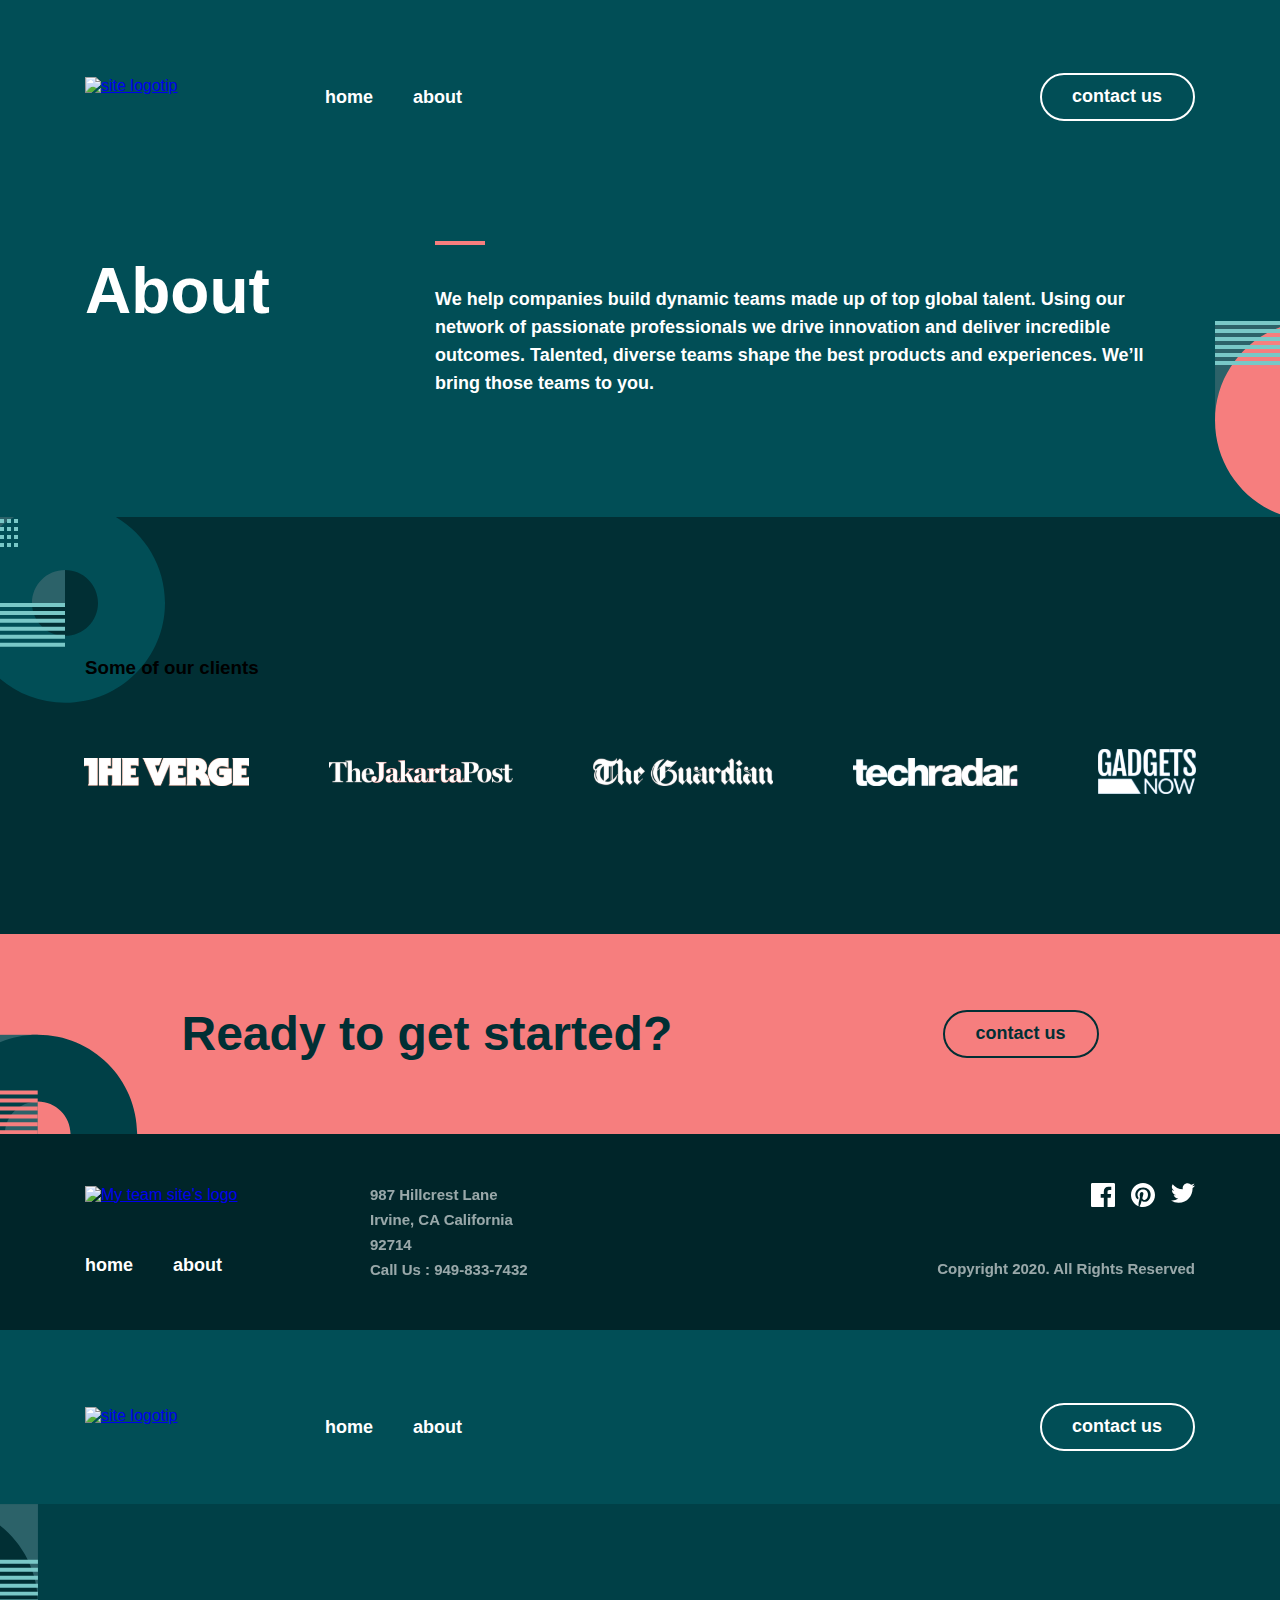
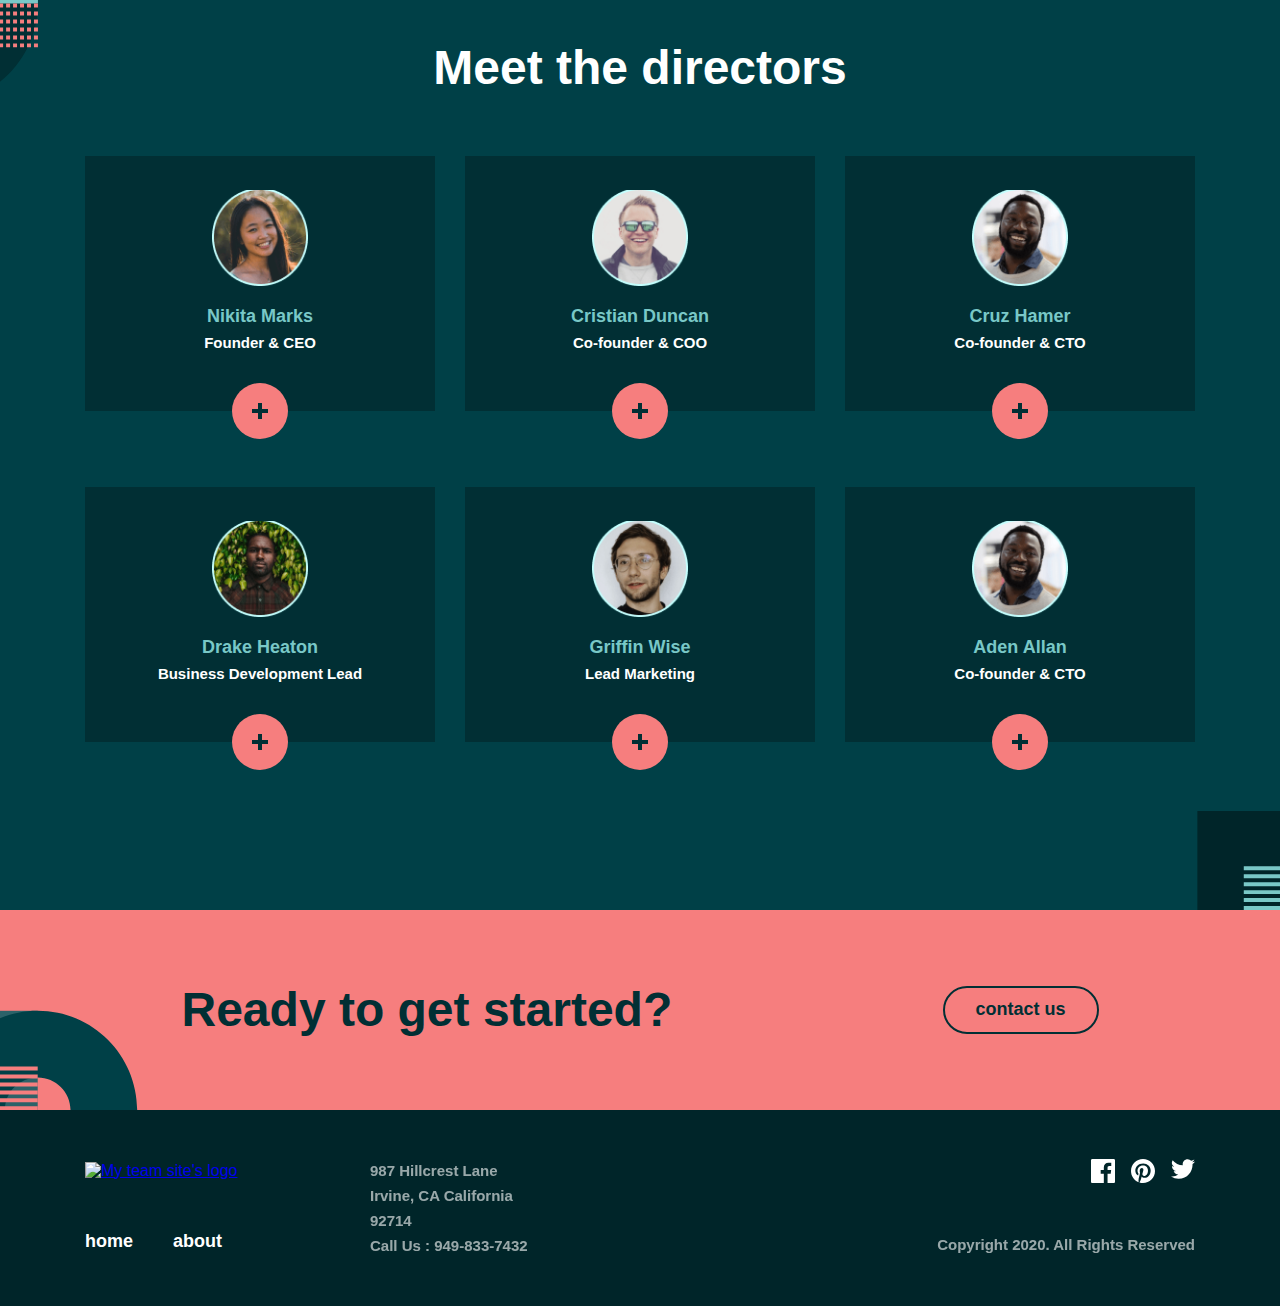
==== commit 3b63a94a: "add" ====
--- a/about.html
+++ b/about.html
@@ -224,3 +224,460 @@
     </main>
   </body>
 </html>
+
+
+<head>
+    <meta charset="UTF-8">
+    <meta http-equiv="X-UA-Compatible" content="IE=edge">
+    <meta name="viewport" content="width=device-width, initial-scale=1.0">
+    <title>About</title>
+
+    <link rel="stylesheet" href="css/normalize.css">
+    <link rel="stylesheet" href="css/main.css">
+</head>
+
+<body>
+    <!-- SITE HEADER START -->
+    <header class="site-header">
+        <div class="container">
+            <div class="site-header__big-box">
+                <a class="site-header__img-href" href="/index.html">
+                    <img class="site-header__img" src="/images/logo.svg" alt=" site logotip" />
+                </a>
+
+                <nav class="site-header__navbar">
+                    <ul class="site-header__list">
+                        <li class="site-header__itms">
+                            <a class="site-header__text" href="/index.html">home</a>
+                        </li>
+                        <li class="site-header__itms">
+                            <a class="site-header__text" href="./about.html">about</a>
+                        </li>
+                    </ul>
+                </nav>
+                <a class="contact" href="#">contact us</a>
+            </div>
+        </div>
+    </header>
+    <!-- SITE HEADER END -->
+
+    <main>
+        <section class="about">
+            <div class="container">
+                <h2 class="about__title">
+                    Meet the directors
+                </h2>
+
+                <ul class="about__list">
+                    <li class="about__item item">
+                        <div class="item__front">
+                            <img class="item__img" src="images/nikita.png" width="96" height="96"
+                                srcset="./images/nikita.png 1x, ./images/nikita@2x.png 2x"
+                                alt="a smiling dark-haired girl named Nikita">
+
+                            <h3 class="item__name">
+                                Nikita Marks
+                            </h3>
+
+                            <strong class="item__profession">
+                                Founder & CEO
+                            </strong>
+
+                        </div>
+
+                        <div class="item__back">
+                            <h3 class="item__name item__name--bottom">
+                                Nikita Marks
+                            </h3>
+
+                            <p class="item__text">
+                                “Empowered teams create truly amazing products. Set the north star and let them follow
+                                it.”
+                            </p>
+
+                            <span class="item__social">
+                                <a class="item__social-link" href="#" target="blank">
+                                    <svg class="item__social-img" width="24" height="20" fill="none"
+                                        xmlns="http://www.w3.org/2000/svg">
+                                        <path
+                                            d="M24 2.309a9.83 9.83 0 0 1-2.828.775A4.932 4.932 0 0 0 23.337.36a9.864 9.864 0 0 1-3.127 1.195A4.916 4.916 0 0 0 16.616 0c-3.179 0-5.515 2.966-4.797 6.045A13.978 13.978 0 0 1 1.671.901a4.93 4.93 0 0 0 1.523 6.574 4.903 4.903 0 0 1-2.229-.616c-.054 2.281 1.581 4.415 3.949 4.89a4.935 4.935 0 0 1-2.224.084 4.928 4.928 0 0 0 4.6 3.419A9.9 9.9 0 0 1 0 17.292a13.94 13.94 0 0 0 7.548 2.212c9.142 0 14.307-7.721 13.995-14.646A10.025 10.025 0 0 0 24 2.309Z"
+                                            fill="currentcolor" />
+                                    </svg>
+                                </a>
+
+                                <a class="item__social-link" href="#" target="blank">
+                                    <svg class="item__social-img" width="20" height="20" fill="none"
+                                        xmlns="http://www.w3.org/2000/svg">
+                                        <path fill-rule="evenodd" clip-rule="evenodd"
+                                            d="M2 0h16c1.1 0 2 .9 2 2v16c0 1.1-.9 2-2 2H2c-1.1 0-2-.9-2-2V2C0 .9.9 0 2 0Zm4 17V8H3v9h3ZM4.5 6.3c-1 0-1.8-.8-1.8-1.8s.8-1.8 1.8-1.8 1.8.8 1.8 1.8-.8 1.8-1.8 1.8ZM14 17h3v-5.7c0-1.9-1.6-3.5-3.5-3.5-.9 0-2 .6-2.5 1.4V8H8v9h3v-5.3c0-.8.7-1.5 1.5-1.5s1.5.7 1.5 1.5V17Z"
+                                            fill="currentcolor" />
+                                    </svg>
+                                </a>
+                            </span>
+                        </div>
+
+                        <span class="item__rotate-span">
+                            <img class="item__plus" src="images/plus.svg" width="16" height="16" alt="plus icon">
+                        </span>
+                    </li>
+
+                    <li class="about__item item">
+                        <div class="item__front">
+                            <img class="item__img" src="images/cristian.png" width="96" height="96"
+                                srcset="./images/cristian.png 1x, ./images/cristian@2x.png 2x"
+                                alt="a smiling dark-haired girl named Nikita">
+
+                            <h3 class="item__name">
+                                Cristian Duncan
+                            </h3>
+
+                            <strong class="item__profession">
+                                Co-founder & COO
+                            </strong>
+
+                        </div>
+
+                        <div class="item__back">
+                            <h3 class="item__name item__name--bottom">
+                                Cristian Duncan
+                            </h3>
+
+                            <p class="item__text">
+                                “Empowered teams create truly amazing products. Set the north star and let them follow
+                                it.”
+                            </p>
+
+                            <span class="item__social">
+                                <a class="item__social-link" href="#" target="blank">
+                                    <svg class="item__social-img" width="24" height="20" fill="none"
+                                        xmlns="http://www.w3.org/2000/svg">
+                                        <path
+                                            d="M24 2.309a9.83 9.83 0 0 1-2.828.775A4.932 4.932 0 0 0 23.337.36a9.864 9.864 0 0 1-3.127 1.195A4.916 4.916 0 0 0 16.616 0c-3.179 0-5.515 2.966-4.797 6.045A13.978 13.978 0 0 1 1.671.901a4.93 4.93 0 0 0 1.523 6.574 4.903 4.903 0 0 1-2.229-.616c-.054 2.281 1.581 4.415 3.949 4.89a4.935 4.935 0 0 1-2.224.084 4.928 4.928 0 0 0 4.6 3.419A9.9 9.9 0 0 1 0 17.292a13.94 13.94 0 0 0 7.548 2.212c9.142 0 14.307-7.721 13.995-14.646A10.025 10.025 0 0 0 24 2.309Z"
+                                            fill="currentcolor" />
+                                    </svg>
+                                </a>
+
+                                <a class="item__social-link" href="#" target="blank">
+                                    <svg class="item__social-img" width="20" height="20" fill="none"
+                                        xmlns="http://www.w3.org/2000/svg">
+                                        <path fill-rule="evenodd" clip-rule="evenodd"
+                                            d="M2 0h16c1.1 0 2 .9 2 2v16c0 1.1-.9 2-2 2H2c-1.1 0-2-.9-2-2V2C0 .9.9 0 2 0Zm4 17V8H3v9h3ZM4.5 6.3c-1 0-1.8-.8-1.8-1.8s.8-1.8 1.8-1.8 1.8.8 1.8 1.8-.8 1.8-1.8 1.8ZM14 17h3v-5.7c0-1.9-1.6-3.5-3.5-3.5-.9 0-2 .6-2.5 1.4V8H8v9h3v-5.3c0-.8.7-1.5 1.5-1.5s1.5.7 1.5 1.5V17Z"
+                                            fill="currentcolor" />
+                                    </svg>
+                                </a>
+                            </span>
+                        </div>
+
+                        <span class="item__rotate-span">
+                            <img class="item__plus" src="images/plus.svg" width="16" height="16" alt="plus icon">
+                        </span>
+                    </li>
+
+                    <li class="about__item item">
+                        <div class="item__front">
+                            <img class="item__img" src="images/cruz.png" width="96" height="96"
+                                srcset="./images/cruz.png 1x, ./images/cruz@2x.png 2x"
+                                alt="a smiling dark-haired girl named Nikita">
+
+                            <h3 class="item__name">
+                                Cruz Hamer
+                            </h3>
+
+                            <strong class="item__profession">
+                                Co-founder & CTO
+                            </strong>
+
+                        </div>
+
+                        <div class="item__back">
+                            <h3 class="item__name item__name--bottom">
+                                Cruz Hamer
+                            </h3>
+
+                            <p class="item__text">
+                                “Empowered teams create truly amazing products. Set the north star and let them follow
+                                it.”
+                            </p>
+
+                            <span class="item__social">
+                                <a class="item__social-link" href="#" target="blank">
+                                    <svg class="item__social-img" width="24" height="20" fill="none"
+                                        xmlns="http://www.w3.org/2000/svg">
+                                        <path
+                                            d="M24 2.309a9.83 9.83 0 0 1-2.828.775A4.932 4.932 0 0 0 23.337.36a9.864 9.864 0 0 1-3.127 1.195A4.916 4.916 0 0 0 16.616 0c-3.179 0-5.515 2.966-4.797 6.045A13.978 13.978 0 0 1 1.671.901a4.93 4.93 0 0 0 1.523 6.574 4.903 4.903 0 0 1-2.229-.616c-.054 2.281 1.581 4.415 3.949 4.89a4.935 4.935 0 0 1-2.224.084 4.928 4.928 0 0 0 4.6 3.419A9.9 9.9 0 0 1 0 17.292a13.94 13.94 0 0 0 7.548 2.212c9.142 0 14.307-7.721 13.995-14.646A10.025 10.025 0 0 0 24 2.309Z"
+                                            fill="currentcolor" />
+                                    </svg>
+                                </a>
+
+                                <a class="item__social-link" href="#" target="blank">
+                                    <svg class="item__social-img" width="20" height="20" fill="none"
+                                        xmlns="http://www.w3.org/2000/svg">
+                                        <path fill-rule="evenodd" clip-rule="evenodd"
+                                            d="M2 0h16c1.1 0 2 .9 2 2v16c0 1.1-.9 2-2 2H2c-1.1 0-2-.9-2-2V2C0 .9.9 0 2 0Zm4 17V8H3v9h3ZM4.5 6.3c-1 0-1.8-.8-1.8-1.8s.8-1.8 1.8-1.8 1.8.8 1.8 1.8-.8 1.8-1.8 1.8ZM14 17h3v-5.7c0-1.9-1.6-3.5-3.5-3.5-.9 0-2 .6-2.5 1.4V8H8v9h3v-5.3c0-.8.7-1.5 1.5-1.5s1.5.7 1.5 1.5V17Z"
+                                            fill="currentcolor" />
+                                    </svg>
+                                </a>
+                            </span>
+                        </div>
+
+                        <span class="item__rotate-span">
+                            <img class="item__plus" src="images/plus.svg" width="16" height="16" alt="plus icon">
+                        </span>
+                    </li>
+
+                    <li class="about__item item">
+                        <div class="item__front">
+                            <img class="item__img" src="images/drake.png" width="96" height="96"
+                                srcset="./images/drake.png 1x, ./images/drake@2x.png 2x"
+                                alt="a smiling dark-haired girl named Nikita">
+
+                            <h3 class="item__name">
+                                Drake Heaton
+                            </h3>
+
+                            <strong class="item__profession">
+                                Business Development Lead
+                            </strong>
+
+                        </div>
+
+                        <div class="item__back">
+                            <h3 class="item__name item__name--bottom">
+                                Drake Heaton
+                            </h3>
+
+                            <p class="item__text">
+                                “Empowered teams create truly amazing products. Set the north star and let them follow
+                                it.”
+                            </p>
+
+                            <span class="item__social">
+                                <a class="item__social-link" href="#" target="blank">
+                                    <svg class="item__social-img" width="24" height="20" fill="none"
+                                        xmlns="http://www.w3.org/2000/svg">
+                                        <path
+                                            d="M24 2.309a9.83 9.83 0 0 1-2.828.775A4.932 4.932 0 0 0 23.337.36a9.864 9.864 0 0 1-3.127 1.195A4.916 4.916 0 0 0 16.616 0c-3.179 0-5.515 2.966-4.797 6.045A13.978 13.978 0 0 1 1.671.901a4.93 4.93 0 0 0 1.523 6.574 4.903 4.903 0 0 1-2.229-.616c-.054 2.281 1.581 4.415 3.949 4.89a4.935 4.935 0 0 1-2.224.084 4.928 4.928 0 0 0 4.6 3.419A9.9 9.9 0 0 1 0 17.292a13.94 13.94 0 0 0 7.548 2.212c9.142 0 14.307-7.721 13.995-14.646A10.025 10.025 0 0 0 24 2.309Z"
+                                            fill="currentcolor" />
+                                    </svg>
+                                </a>
+
+                                <a class="item__social-link" href="#" target="blank">
+                                    <svg class="item__social-img" width="20" height="20" fill="none"
+                                        xmlns="http://www.w3.org/2000/svg">
+                                        <path fill-rule="evenodd" clip-rule="evenodd"
+                                            d="M2 0h16c1.1 0 2 .9 2 2v16c0 1.1-.9 2-2 2H2c-1.1 0-2-.9-2-2V2C0 .9.9 0 2 0Zm4 17V8H3v9h3ZM4.5 6.3c-1 0-1.8-.8-1.8-1.8s.8-1.8 1.8-1.8 1.8.8 1.8 1.8-.8 1.8-1.8 1.8ZM14 17h3v-5.7c0-1.9-1.6-3.5-3.5-3.5-.9 0-2 .6-2.5 1.4V8H8v9h3v-5.3c0-.8.7-1.5 1.5-1.5s1.5.7 1.5 1.5V17Z"
+                                            fill="currentcolor" />
+                                    </svg>
+                                </a>
+                            </span>
+                        </div>
+
+                        <span class="item__rotate-span">
+                            <img class="item__plus" src="images/plus.svg" width="16" height="16" alt="plus icon">
+                        </span>
+                    </li>
+
+                    <li class="about__item item">
+                        <div class="item__front">
+                            <img class="item__img" src="images/griffin.png" width="96" height="96"
+                                srcset="./images/griffin.png 1x, ./images/griffin@2x.png 2x"
+                                alt="a smiling dark-haired girl named Nikita">
+
+                            <h3 class="item__name">
+                                Griffin Wise
+                            </h3>
+
+                            <strong class="item__profession">
+                                Lead Marketing
+                            </strong>
+
+                        </div>
+
+                        <div class="item__back">
+                            <h3 class="item__name item__name--bottom">
+                                Griffin Wise
+                            </h3>
+
+                            <p class="item__text">
+                                “Empowered teams create truly amazing products. Set the north star and let them follow
+                                it.”
+                            </p>
+
+                            <span class="item__social">
+                                <a class="item__social-link" href="#" target="blank">
+                                    <svg class="item__social-img" width="24" height="20" fill="none"
+                                        xmlns="http://www.w3.org/2000/svg">
+                                        <path
+                                            d="M24 2.309a9.83 9.83 0 0 1-2.828.775A4.932 4.932 0 0 0 23.337.36a9.864 9.864 0 0 1-3.127 1.195A4.916 4.916 0 0 0 16.616 0c-3.179 0-5.515 2.966-4.797 6.045A13.978 13.978 0 0 1 1.671.901a4.93 4.93 0 0 0 1.523 6.574 4.903 4.903 0 0 1-2.229-.616c-.054 2.281 1.581 4.415 3.949 4.89a4.935 4.935 0 0 1-2.224.084 4.928 4.928 0 0 0 4.6 3.419A9.9 9.9 0 0 1 0 17.292a13.94 13.94 0 0 0 7.548 2.212c9.142 0 14.307-7.721 13.995-14.646A10.025 10.025 0 0 0 24 2.309Z"
+                                            fill="currentcolor" />
+                                    </svg>
+                                </a>
+
+                                <a class="item__social-link" href="#" target="blank">
+                                    <svg class="item__social-img" width="20" height="20" fill="none"
+                                        xmlns="http://www.w3.org/2000/svg">
+                                        <path fill-rule="evenodd" clip-rule="evenodd"
+                                            d="M2 0h16c1.1 0 2 .9 2 2v16c0 1.1-.9 2-2 2H2c-1.1 0-2-.9-2-2V2C0 .9.9 0 2 0Zm4 17V8H3v9h3ZM4.5 6.3c-1 0-1.8-.8-1.8-1.8s.8-1.8 1.8-1.8 1.8.8 1.8 1.8-.8 1.8-1.8 1.8ZM14 17h3v-5.7c0-1.9-1.6-3.5-3.5-3.5-.9 0-2 .6-2.5 1.4V8H8v9h3v-5.3c0-.8.7-1.5 1.5-1.5s1.5.7 1.5 1.5V17Z"
+                                            fill="currentcolor" />
+                                    </svg>
+                                </a>
+                            </span>
+                        </div>
+
+                        <span class="item__rotate-span">
+                            <img class="item__plus" src="images/plus.svg" width="16" height="16" alt="plus icon">
+                        </span>
+                    </li>
+
+                    <li class="about__item item">
+                        <div class="item__front">
+                            <img class="item__img" src="images/cruz.png" width="96" height="96"
+                                srcset="./images/cruz.png 1x, ./images/cruz@2x.png 2x"
+                                alt="a smiling dark-haired girl named Nikita">
+
+                            <h3 class="item__name">
+                                Aden Allan
+                            </h3>
+
+                            <strong class="item__profession">
+                                Co-founder & CTO
+                            </strong>
+
+                        </div>
+
+                        <div class="item__back">
+                            <h3 class="item__name item__name--bottom">
+                                Aden Allan
+                            </h3>
+
+                            <p class="item__text">
+                                “Empowered teams create truly amazing products. Set the north star and let them follow
+                                it.”
+                            </p>
+
+                            <span class="item__social">
+                                <a class="item__social-link" href="#" target="blank">
+                                    <svg class="item__social-img" width="24" height="20" fill="none"
+                                        xmlns="http://www.w3.org/2000/svg">
+                                        <path
+                                            d="M24 2.309a9.83 9.83 0 0 1-2.828.775A4.932 4.932 0 0 0 23.337.36a9.864 9.864 0 0 1-3.127 1.195A4.916 4.916 0 0 0 16.616 0c-3.179 0-5.515 2.966-4.797 6.045A13.978 13.978 0 0 1 1.671.901a4.93 4.93 0 0 0 1.523 6.574 4.903 4.903 0 0 1-2.229-.616c-.054 2.281 1.581 4.415 3.949 4.89a4.935 4.935 0 0 1-2.224.084 4.928 4.928 0 0 0 4.6 3.419A9.9 9.9 0 0 1 0 17.292a13.94 13.94 0 0 0 7.548 2.212c9.142 0 14.307-7.721 13.995-14.646A10.025 10.025 0 0 0 24 2.309Z"
+                                            fill="currentcolor" />
+                                    </svg>
+                                </a>
+
+                                <a class="item__social-link" href="#" target="blank">
+                                    <svg class="item__social-img" width="20" height="20" fill="none"
+                                        xmlns="http://www.w3.org/2000/svg">
+                                        <path fill-rule="evenodd" clip-rule="evenodd"
+                                            d="M2 0h16c1.1 0 2 .9 2 2v16c0 1.1-.9 2-2 2H2c-1.1 0-2-.9-2-2V2C0 .9.9 0 2 0Zm4 17V8H3v9h3ZM4.5 6.3c-1 0-1.8-.8-1.8-1.8s.8-1.8 1.8-1.8 1.8.8 1.8 1.8-.8 1.8-1.8 1.8ZM14 17h3v-5.7c0-1.9-1.6-3.5-3.5-3.5-.9 0-2 .6-2.5 1.4V8H8v9h3v-5.3c0-.8.7-1.5 1.5-1.5s1.5.7 1.5 1.5V17Z"
+                                            fill="currentcolor" />
+                                    </svg>
+                                </a>
+                            </span>
+                        </div>
+
+                        <span class="item__rotate-span">
+                            <img class="item__plus" src="images/plus.svg" width="16" height="16" alt="plus icon">
+                        </span>
+                    </li>
+                </ul>
+            </div>
+        </section>
+  
+        
+        <!-- READY section start -->
+        <section class="ready">
+            <div class="container">
+                <div class="ready__box">
+                    <h2 class="ready__title">
+                        Ready to get started?
+                    </h2>
+
+                    <a class="ready__link" href="#">
+                        contact us
+                    </a>
+                </div>
+            </div>
+        </section>
+        <!-- READY section end -->
+    </main>
+
+
+    <!-- SITE FOOTER START -->
+    <footer class="site-footer">
+        <div class="container">
+            <div class="site-footer__inner">
+                <div class="site-footer__start">
+                    <a class="footer-logo-link" href="./index.html">
+                        <img class="footer-logo" src="images/logo.svg" width="160" height="40"
+                            alt="My team site's logo" />
+                    </a>
+
+                    <nav class="site-nav">
+                        <ul class="site-nav__list">
+                            <li class="site-nav__item site-nav__item--home">
+                                <a class="site-nav__link" href="./index.html"> home </a>
+                            </li>
+
+                            <li class="site-nav__item">
+                                <a class="site-nav__link" href="./about.html"> about </a>
+                            </li>
+                        </ul>
+                    </nav>
+                </div>
+
+                <div class="site-footer__middle">
+                    <address class="site-footer__address">
+                        <a class="site-footer__address-link"
+                            href="https://www.google.com/maps/search/987++Hillcrest+Lane+Irvine,+CA+California+92714/@33.6415308,-117.8111913,19.17z"
+                            target="blank">
+                            987 Hillcrest Lane Irvine, CA California 92714
+                        </a>
+                    </address>
+
+                    <a class="site-footer__tel" href="tel:+9498337432">
+                        Call Us : 949-833-7432
+                    </a>
+                </div>
+
+                <div class="site-footer__end">
+                    <span class="social">
+                        <a class="social__link" href="#" target="blank">
+                            <svg width="24" height="24" fill="none" xmlns="http://www.w3.org/2000/svg">
+                                <path
+                                    d="M22.675 0H1.325C.593 0 0 .593 0 1.325v21.351C0 23.407.593 24 1.325 24H12.82v-9.294H9.692v-3.622h3.128V8.413c0-3.1 1.893-4.788 4.659-4.788 1.325 0 2.463.099 2.795.143v3.24l-1.918.001c-1.504 0-1.795.715-1.795 1.763v2.313h3.587l-.467 3.622h-3.12V24h6.116c.73 0 1.323-.593 1.323-1.325V1.325C24 .593 23.407 0 22.675 0Z"
+                                    fill="currentcolor" />
+                            </svg>
+                        </a>
+
+                        <a class="social__link" href="#" target="blank">
+                            <svg class="social__img" width="24" height="24" fill="none"
+                                xmlns="http://www.w3.org/2000/svg">
+                                <path
+                                    d="M12 0C5.373 0 0 5.372 0 12c0 5.084 3.163 9.426 7.627 11.174-.105-.949-.2-2.405.042-3.441.218-.937 1.407-5.965 1.407-5.965s-.359-.719-.359-1.782c0-1.668.967-2.914 2.171-2.914 1.023 0 1.518.769 1.518 1.69 0 1.029-.655 2.568-.994 3.995-.283 1.194.599 2.169 1.777 2.169 2.133 0 3.772-2.249 3.772-5.495 0-2.873-2.064-4.882-5.012-4.882-3.414 0-5.418 2.561-5.418 5.207 0 1.031.397 2.138.893 2.738a.36.36 0 0 1 .083.345l-.333 1.36c-.053.22-.174.267-.402.161-1.499-.698-2.436-2.889-2.436-4.649 0-3.785 2.75-7.262 7.929-7.262 4.163 0 7.398 2.967 7.398 6.931 0 4.136-2.607 7.464-6.227 7.464-1.216 0-2.359-.631-2.75-1.378l-.748 2.853c-.271 1.043-1.002 2.35-1.492 3.146C9.57 23.812 10.763 24 12 24c6.627 0 12-5.373 12-12 0-6.628-5.373-12-12-12Z"
+                                    fill="currentcolor" />
+                            </svg>
+                        </a>
+
+                        <a class="social__link" href="#" target="blank">
+                            <svg class="social__img" width="24" height="20" fill="none"
+                                xmlns="http://www.w3.org/2000/svg">
+                                <path
+                                    d="M24 2.557a9.83 9.83 0 0 1-2.828.775A4.932 4.932 0 0 0 23.337.608a9.864 9.864 0 0 1-3.127 1.195A4.916 4.916 0 0 0 16.616.248c-3.179 0-5.515 2.966-4.797 6.045A13.978 13.978 0 0 1 1.671 1.149a4.93 4.93 0 0 0 1.523 6.574 4.903 4.903 0 0 1-2.229-.616c-.054 2.281 1.581 4.415 3.949 4.89a4.935 4.935 0 0 1-2.224.084 4.928 4.928 0 0 0 4.6 3.419A9.9 9.9 0 0 1 0 17.54a13.94 13.94 0 0 0 7.548 2.212c9.142 0 14.307-7.721 13.995-14.646A10.025 10.025 0 0 0 24 2.557Z"
+                                    fill="currentcolor" />
+                            </svg>
+                        </a>
+                    </span>
+
+                    <strong class="site-footer__strong">
+                        Copyright 2020. All Rights Reserved
+                    </strong>
+                </div>
+            </div>
+        </div>
+    </footer>
+    <!-- SITE FOOTER END -->
+</body>
+
+</html>
+
--- a/css/main.css
+++ b/css/main.css
@@ -63,6 +63,7 @@
   font-family: "Livvic", "Arial", sans-serif;
   font-weight: 400;
   font-style: normal;
+  perspective: 1550px;
 }
 
 .visually-hidden {
@@ -676,10 +677,28 @@
 .clients__big-text {
   margin: 0;
   margin-bottom: 70px;
+}
+/* ABOUT PAGE BEGIN  */
+
+.about {
+  padding-top: 140px;
+  padding-bottom: 168px;
+  background-image: url("../images/meet-bgi-top.svg"),
+    url("../images/meet-bgi-bottom.svg");
+  background-size: 200px 200px, 147px 100px;
+  background-repeat: no-repeat;
+  background-position: calc(50% - 702px) top, calc(50% + 630px) bottom;
+  background-color: #004047;
+}
+
+.about__title {
+  margin-top: 0;
+  margin-bottom: 64px;
   font-weight: 700;
   font-size: 48px;
   line-height: 48px;
   text-align: center;
+
   color: var(--main-text-color);
 }
 .clients__list {
@@ -825,3 +844,184 @@
   border: 2px solid #ffffff;
   border-radius: 24px;
 } */
+
+/* color: #FFFFFF; */
+/* } */
+
+.about__list {
+  display: flex;
+  flex-wrap: wrap;
+  justify-content: space-between;
+  margin: 0;
+  padding-left: 0;
+  list-style: none;
+}
+
+.about__item {
+  position: relative;
+  z-index: 1;
+  width: 350px;
+  /* transition: all 0.5s ease; */
+}
+
+.about__item:nth-child(1) {
+  margin-bottom: 76px;
+}
+
+.about__item:nth-child(2) {
+  margin-bottom: 76px;
+}
+
+.about__item:nth-child(3) {
+  margin-bottom: 76px;
+}
+
+.about__item:hover .item__front {
+  display: none;
+}
+
+.about__item:hover .item__back {
+  display: block;
+}
+
+.about__item:hover .item__plus {
+  transform: rotate(45deg);
+  transition: all 0.3s ease;
+}
+
+.about__item:hover .item__rotate-span {
+  background-color: #79c8c7;
+  transition: all 0.3s ease;
+}
+
+.item__front {
+  padding: 34px 24px 56px 24px;
+  background-color: #012f34;
+}
+
+.item__img {
+  width: 96px;
+  height: 96px;
+  margin: 0 auto;
+  margin-bottom: 16px;
+}
+
+.item__name {
+  margin: 0;
+  font-weight: 700;
+  font-size: 18px;
+  line-height: 28px;
+  text-align: center;
+  color: #79c8c7;
+}
+
+.item__profession {
+  display: block;
+  margin: 0;
+  font-size: 15px;
+  line-height: 25px;
+  text-align: center;
+  color: #ffffff;
+}
+
+.item__back {
+  display: none;
+  padding: 35px 48px 61.5px 48px;
+  background-color: #002529;
+}
+
+.item__name--bottom {
+  margin-bottom: 8px;
+}
+
+.item__text {
+  margin-top: 0;
+  margin-bottom: 24px;
+  font-weight: 600;
+  font-size: 15px;
+  line-height: 25px;
+  text-align: center;
+  color: #ffffff;
+}
+
+.item__social {
+  width: 60px;
+  display: flex;
+  justify-content: space-between;
+  margin: 0 auto;
+}
+
+.item__social-link {
+  color: #fff;
+  transition: all 0.3s ease;
+}
+
+.item__social-link:hover {
+  color: #f67e7e;
+  transition: all 0.3s ease;
+}
+
+.item__rotate-span {
+  position: absolute;
+  bottom: -28px;
+  left: 147px;
+  z-index: 3;
+  width: 56px;
+  height: 56px;
+  background-color: #f67e7e;
+  border-radius: 50%;
+  transition: all 0.3s ease;
+}
+
+.item__plus {
+  width: 16px;
+  height: 16px;
+  margin: 20px;
+  transition: 0.3s ease;
+}
+
+/* READY SECTION :start */
+
+.ready {
+  padding: 76px 0;
+  background-color: var(--main-link-hover-color);
+  background-image: url("../images/ready-bg.svg");
+  background-size: 200px 244px;
+  background-repeat: no-repeat;
+  background-position: calc(50% - 602px) 56px;
+}
+
+.ready__box {
+  width: 917px;
+  display: flex;
+  justify-content: space-between;
+  align-items: center;
+  margin: 0 auto;
+}
+
+.ready__title {
+  margin: 0;
+  font-weight: 700;
+  font-size: 48px;
+  line-height: 48px;
+  color: #012f34;
+}
+
+.ready__link {
+  display: block;
+  padding: 7px 31px 9px 30px;
+  font-weight: 600;
+  font-size: 18px;
+  line-height: 28px;
+  color: #012f34;
+  border: 2px solid #012f34;
+  border-radius: 24px;
+  text-decoration: none;
+  transition: all 0.3s ease;
+}
+
+.ready__link:hover {
+  color: #fff;
+  background-color: #012f34;
+  transition: all 0.3s ease;
+}
--- a/css/main.css
+++ b/css/main.css
@@ -63,6 +63,7 @@
   font-family: "Livvic", "Arial", sans-serif;
   font-weight: 400;
   font-style: normal;
+  perspective: 1550px;
 }
 
 .visually-hidden {
@@ -676,10 +677,28 @@
 .clients__big-text {
   margin: 0;
   margin-bottom: 70px;
+}
+/* ABOUT PAGE BEGIN  */
+
+.about {
+  padding-top: 140px;
+  padding-bottom: 168px;
+  background-image: url("../images/meet-bgi-top.svg"),
+    url("../images/meet-bgi-bottom.svg");
+  background-size: 200px 200px, 147px 100px;
+  background-repeat: no-repeat;
+  background-position: calc(50% - 702px) top, calc(50% + 630px) bottom;
+  background-color: #004047;
+}
+
+.about__title {
+  margin-top: 0;
+  margin-bottom: 64px;
   font-weight: 700;
   font-size: 48px;
   line-height: 48px;
   text-align: center;
+
   color: var(--main-text-color);
 }
 .clients__list {
@@ -825,3 +844,184 @@
   border: 2px solid #ffffff;
   border-radius: 24px;
 } */
+
+/* color: #FFFFFF; */
+/* } */
+
+.about__list {
+  display: flex;
+  flex-wrap: wrap;
+  justify-content: space-between;
+  margin: 0;
+  padding-left: 0;
+  list-style: none;
+}
+
+.about__item {
+  position: relative;
+  z-index: 1;
+  width: 350px;
+  /* transition: all 0.5s ease; */
+}
+
+.about__item:nth-child(1) {
+  margin-bottom: 76px;
+}
+
+.about__item:nth-child(2) {
+  margin-bottom: 76px;
+}
+
+.about__item:nth-child(3) {
+  margin-bottom: 76px;
+}
+
+.about__item:hover .item__front {
+  display: none;
+}
+
+.about__item:hover .item__back {
+  display: block;
+}
+
+.about__item:hover .item__plus {
+  transform: rotate(45deg);
+  transition: all 0.3s ease;
+}
+
+.about__item:hover .item__rotate-span {
+  background-color: #79c8c7;
+  transition: all 0.3s ease;
+}
+
+.item__front {
+  padding: 34px 24px 56px 24px;
+  background-color: #012f34;
+}
+
+.item__img {
+  width: 96px;
+  height: 96px;
+  margin: 0 auto;
+  margin-bottom: 16px;
+}
+
+.item__name {
+  margin: 0;
+  font-weight: 700;
+  font-size: 18px;
+  line-height: 28px;
+  text-align: center;
+  color: #79c8c7;
+}
+
+.item__profession {
+  display: block;
+  margin: 0;
+  font-size: 15px;
+  line-height: 25px;
+  text-align: center;
+  color: #ffffff;
+}
+
+.item__back {
+  display: none;
+  padding: 35px 48px 61.5px 48px;
+  background-color: #002529;
+}
+
+.item__name--bottom {
+  margin-bottom: 8px;
+}
+
+.item__text {
+  margin-top: 0;
+  margin-bottom: 24px;
+  font-weight: 600;
+  font-size: 15px;
+  line-height: 25px;
+  text-align: center;
+  color: #ffffff;
+}
+
+.item__social {
+  width: 60px;
+  display: flex;
+  justify-content: space-between;
+  margin: 0 auto;
+}
+
+.item__social-link {
+  color: #fff;
+  transition: all 0.3s ease;
+}
+
+.item__social-link:hover {
+  color: #f67e7e;
+  transition: all 0.3s ease;
+}
+
+.item__rotate-span {
+  position: absolute;
+  bottom: -28px;
+  left: 147px;
+  z-index: 3;
+  width: 56px;
+  height: 56px;
+  background-color: #f67e7e;
+  border-radius: 50%;
+  transition: all 0.3s ease;
+}
+
+.item__plus {
+  width: 16px;
+  height: 16px;
+  margin: 20px;
+  transition: 0.3s ease;
+}
+
+/* READY SECTION :start */
+
+.ready {
+  padding: 76px 0;
+  background-color: var(--main-link-hover-color);
+  background-image: url("../images/ready-bg.svg");
+  background-size: 200px 244px;
+  background-repeat: no-repeat;
+  background-position: calc(50% - 602px) 56px;
+}
+
+.ready__box {
+  width: 917px;
+  display: flex;
+  justify-content: space-between;
+  align-items: center;
+  margin: 0 auto;
+}
+
+.ready__title {
+  margin: 0;
+  font-weight: 700;
+  font-size: 48px;
+  line-height: 48px;
+  color: #012f34;
+}
+
+.ready__link {
+  display: block;
+  padding: 7px 31px 9px 30px;
+  font-weight: 600;
+  font-size: 18px;
+  line-height: 28px;
+  color: #012f34;
+  border: 2px solid #012f34;
+  border-radius: 24px;
+  text-decoration: none;
+  transition: all 0.3s ease;
+}
+
+.ready__link:hover {
+  color: #fff;
+  background-color: #012f34;
+  transition: all 0.3s ease;
+}
